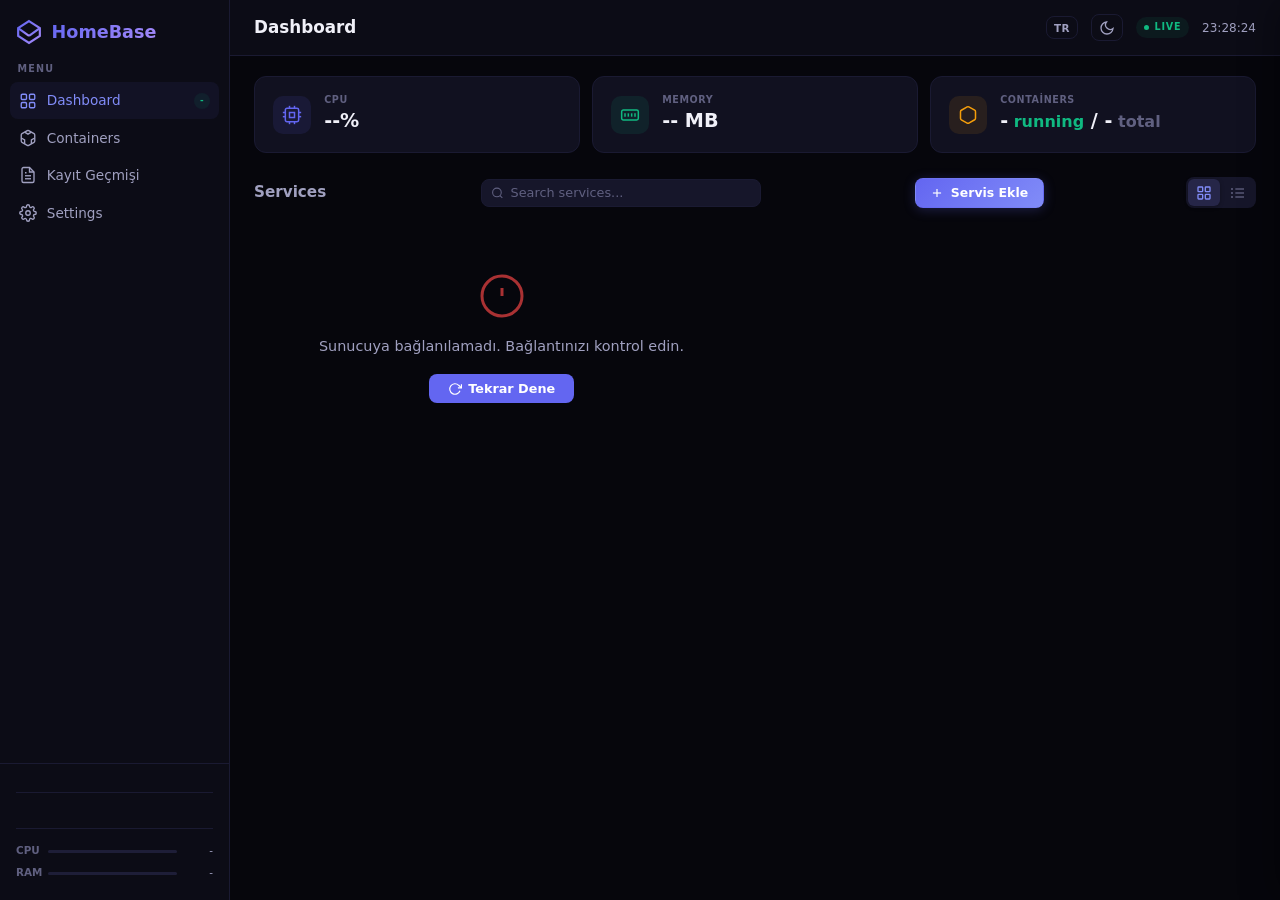
==== src/HomeBase.API/wwwroot/index.html @ 0a19a23f "Restructure project layout into src/ directory Move all application code under src/HomeBase.API/ and" ====
<!DOCTYPE html>
<html lang="tr">
<head>
    <meta charset="UTF-8">
    <meta name="viewport" content="width=device-width, initial-scale=1.0">
    <title>HomeBase</title>
    <link rel="icon" href="data:image/svg+xml,<svg xmlns='http://www.w3.org/2000/svg' viewBox='0 0 100 100'><text y='.9em' font-size='90'>⬡</text></svg>">
    <link rel="stylesheet" href="style.css?v=10">
</head>
<body>
    <div class="app">
        <nav class="sidebar" id="sidebar">
            <div class="sidebar-header">
                <div class="logo">
                    <svg width="26" height="26" viewBox="0 0 24 24" fill="none" stroke="url(#lg)" stroke-width="2">
                        <defs><linearGradient id="lg" x1="0%" y1="0%" x2="100%" y2="100%"><stop offset="0%" stop-color="#6366f1"/><stop offset="100%" stop-color="#a78bfa"/></linearGradient></defs>
                        <polygon points="12 2 22 8.5 22 15.5 12 22 2 15.5 2 8.5 12 2"/>
                        <line x1="12" y1="22" x2="12" y2="15.5"/><line x1="22" y1="8.5" x2="12" y2="15.5"/><line x1="2" y1="8.5" x2="12" y2="15.5"/>
                    </svg>
                    <span class="logo-text">HomeBase</span>
                </div>
            </div>
            <div class="nav-group">
                <span class="nav-label" data-i18n="nav.menu">MENU</span>
                <a class="nav-link active" data-view="dashboard">
                    <svg width="18" height="18" viewBox="0 0 24 24" fill="none" stroke="currentColor" stroke-width="1.8"><rect x="3" y="3" width="7" height="7" rx="1.5"/><rect x="14" y="3" width="7" height="7" rx="1.5"/><rect x="3" y="14" width="7" height="7" rx="1.5"/><rect x="14" y="14" width="7" height="7" rx="1.5"/></svg>
                    <span data-i18n="nav.dashboard">Dashboard</span>
                    <span class="nav-badge" id="navSvcCount">-</span>
                </a>
                <a class="nav-link" data-view="containers">
                    <svg width="18" height="18" viewBox="0 0 24 24" fill="none" stroke="currentColor" stroke-width="1.8"><path d="M21 16V8a2 2 0 00-1-1.73l-7-4a2 2 0 00-2 0l-7 4A2 2 0 003 8v8a2 2 0 001 1.73l7 4a2 2 0 002 0l7-4A2 2 0 0021 16z"/><polyline points="7.5 4.21 12 6.81 16.5 4.21"/><polyline points="7.5 19.79 7.5 14.6 3 12"/><polyline points="21 12 16.5 14.6 16.5 19.79"/></svg>
                    <span data-i18n="nav.containers">Containers</span>
                </a>
                <a class="nav-link" data-view="auditlog">
                    <svg width="18" height="18" viewBox="0 0 24 24" fill="none" stroke="currentColor" stroke-width="1.8"><path d="M14 2H6a2 2 0 00-2 2v16a2 2 0 002 2h12a2 2 0 002-2V8z"/><polyline points="14 2 14 8 20 8"/><line x1="16" y1="13" x2="8" y2="13"/><line x1="16" y1="17" x2="8" y2="17"/><polyline points="10 9 9 9 8 9"/></svg>
                    <span data-i18n="nav.auditlog">Kayıt Geçmişi</span>
                </a>
                <a class="nav-link" data-view="settings">
                    <svg width="18" height="18" viewBox="0 0 24 24" fill="none" stroke="currentColor" stroke-width="1.8"><circle cx="12" cy="12" r="3"/><path d="M19.4 15a1.65 1.65 0 00.33 1.82l.06.06a2 2 0 010 2.83 2 2 0 01-2.83 0l-.06-.06a1.65 1.65 0 00-1.82-.33 1.65 1.65 0 00-1 1.51V21a2 2 0 01-4 0v-.09A1.65 1.65 0 009 19.4a1.65 1.65 0 00-1.82.33l-.06.06a2 2 0 01-2.83-2.83l.06-.06A1.65 1.65 0 004.68 15a1.65 1.65 0 00-1.51-1H3a2 2 0 010-4h.09A1.65 1.65 0 004.6 9a1.65 1.65 0 00-.33-1.82l-.06-.06a2 2 0 012.83-2.83l.06.06A1.65 1.65 0 009 4.68a1.65 1.65 0 001-1.51V3a2 2 0 014 0v.09a1.65 1.65 0 001 1.51 1.65 1.65 0 001.82-.33l.06-.06a2 2 0 012.83 2.83l-.06.06A1.65 1.65 0 0019.4 9a1.65 1.65 0 001.51 1H21a2 2 0 010 4h-.09a1.65 1.65 0 00-1.51 1z"/></svg>
                    <span data-i18n="nav.settings">Settings</span>
                </a>
            </div>
            <div class="sidebar-footer">
                <div class="sys-brief">
                    <div id="diskBars"></div>
                    <div class="brief-sep"></div>
                    <div class="sidebar-ctr-count" id="sidebarCtrCount"></div>
                    <div class="sidebar-net" id="sidebarNet"></div>
                    <div class="brief-sep"></div>
                    <div class="brief-row"><span>CPU</span><div class="brief-bar"><div class="brief-fill" id="sidebarCpu"></div></div><span id="sidebarCpuText">-</span></div>
                    <div class="brief-row"><span>RAM</span><div class="brief-bar"><div class="brief-fill" id="sidebarMem"></div></div><span id="sidebarMemText">-</span></div>
                    <div id="sidebarGpu"></div>
                </div>
            </div>
        </nav>

        <main class="main">
            <header class="topbar">
                <button class="hamburger" id="hamburger">
                    <svg width="20" height="20" viewBox="0 0 24 24" fill="none" stroke="currentColor" stroke-width="2"><line x1="3" y1="6" x2="21" y2="6"/><line x1="3" y1="12" x2="21" y2="12"/><line x1="3" y1="18" x2="21" y2="18"/></svg>
                </button>
                <h1 id="pageTitle">Dashboard</h1>
                <div class="topbar-right">
                    <button class="lang-toggle" id="langToggle" onclick="setLang(currentLang==='tr'?'en':'tr')">TR</button>
                    <button class="theme-toggle" id="themeToggle" data-i18n-title="topbar.theme" title="Tema Değiştir">
                        <svg id="themeIcon" width="16" height="16" viewBox="0 0 24 24" fill="none" stroke="currentColor" stroke-width="2"><path d="M21 12.79A9 9 0 1111.21 3 7 7 0 0021 12.79z"/></svg>
                    </button>
                    <div class="live-pill"><span class="live-dot"></span>LIVE</div>
                    <span class="clock" id="clock">--:--:--</span>
                </div>
            </header>

            <!-- Dashboard -->
            <section id="dashboardView" class="view active">
                <div class="stats-row" id="statsRow">
                    <div class="stat-card" data-chart="cpu">
                        <div class="stat-icon si-cpu"><svg width="20" height="20" viewBox="0 0 24 24" fill="none" stroke="currentColor" stroke-width="1.8"><rect x="4" y="4" width="16" height="16" rx="2"/><rect x="9" y="9" width="6" height="6"/><line x1="9" y1="1" x2="9" y2="4"/><line x1="15" y1="1" x2="15" y2="4"/><line x1="9" y1="20" x2="9" y2="23"/><line x1="15" y1="20" x2="15" y2="23"/><line x1="20" y1="9" x2="23" y2="9"/><line x1="20" y1="14" x2="23" y2="14"/><line x1="1" y1="9" x2="4" y2="9"/><line x1="1" y1="14" x2="4" y2="14"/></svg></div>
                        <div class="stat-body"><span class="stat-lbl">CPU</span><span class="stat-val" id="totalCpu">--%</span></div>
                        <div class="mini-chart" id="cpuChart"></div>
                    </div>
                    <div class="stat-card" data-chart="mem">
                        <div class="stat-icon si-mem"><svg width="20" height="20" viewBox="0 0 24 24" fill="none" stroke="currentColor" stroke-width="1.8"><rect x="2" y="6" width="20" height="12" rx="2"/><line x1="6" y1="10" x2="6" y2="14"/><line x1="10" y1="10" x2="10" y2="14"/><line x1="14" y1="10" x2="14" y2="14"/><line x1="18" y1="10" x2="18" y2="14"/></svg></div>
                        <div class="stat-body"><span class="stat-lbl">Memory</span><span class="stat-val" id="totalMem">-- MB</span></div>
                        <div class="mini-chart" id="memChart"></div>
                    </div>
                    <div class="stat-card">
                        <div class="stat-icon si-ctr"><svg width="20" height="20" viewBox="0 0 24 24" fill="none" stroke="currentColor" stroke-width="1.8"><path d="M21 16V8a2 2 0 00-1-1.73l-7-4a2 2 0 00-2 0l-7 4A2 2 0 003 8v8a2 2 0 001 1.73l7 4a2 2 0 002 0l7-4A2 2 0 0021 16z"/></svg></div>
                        <div class="stat-body"><span class="stat-lbl">Containers</span><span class="stat-val"><span id="runCount">-</span><small class="txt-green"> running</small> / <span id="stopCount">-</span><small class="txt-muted"> total</small></span></div>
                    </div>
                </div>

                <div class="section-bar">
                    <h2>Services</h2>
                    <!-- Services header not i18n'd — "Services" is universal -->
                    <div class="search-box">
                        <svg width="14" height="14" viewBox="0 0 24 24" fill="none" stroke="currentColor" stroke-width="2"><circle cx="11" cy="11" r="8"/><line x1="21" y1="21" x2="16.65" y2="16.65"/></svg>
                        <input type="text" id="searchInput" data-i18n-placeholder="search.placeholder" placeholder="Search services..." autocomplete="off">
                    </div>

                    <button class="section-btn primary" onclick="openOnboardingWizard()" title="Add Service (N)">
                        <svg width="14" height="14" viewBox="0 0 24 24" fill="none" stroke="currentColor" stroke-width="2"><line x1="12" y1="5" x2="12" y2="19"/><line x1="5" y1="12" x2="19" y2="12"/></svg>
                        <span data-i18n="misc.addService">Servis Ekle</span>
                    </button>
                    <div class="view-toggle" id="viewToggle">
                        <button class="vt-btn active" data-mode="grid" title="Card View">
                            <svg width="16" height="16" viewBox="0 0 24 24" fill="none" stroke="currentColor" stroke-width="2"><rect x="3" y="3" width="7" height="7" rx="1"/><rect x="14" y="3" width="7" height="7" rx="1"/><rect x="3" y="14" width="7" height="7" rx="1"/><rect x="14" y="14" width="7" height="7" rx="1"/></svg>
                        </button>
                        <button class="vt-btn" data-mode="list" title="List View">
                            <svg width="16" height="16" viewBox="0 0 24 24" fill="none" stroke="currentColor" stroke-width="2"><line x1="8" y1="6" x2="21" y2="6"/><line x1="8" y1="12" x2="21" y2="12"/><line x1="8" y1="18" x2="21" y2="18"/><line x1="3" y1="6" x2="3.01" y2="6" stroke-width="3" stroke-linecap="round"/><line x1="3" y1="12" x2="3.01" y2="12" stroke-width="3" stroke-linecap="round"/><line x1="3" y1="18" x2="3.01" y2="18" stroke-width="3" stroke-linecap="round"/></svg>
                        </button>
                    </div>
                </div>
                <div id="servicesGrid" class="svc-grid"></div>
            </section>

            <!-- Containers -->
            <section id="containersView" class="view">
                <div class="section-bar"><h2 data-i18n="containers.title">All Containers</h2></div>
                <div class="tbl-wrap">
                    <table class="tbl">
                        <thead><tr><th style="width:28px"></th><th>Status</th><th>Name</th><th>Image</th><th>State</th><th>CPU</th><th>Memory</th><th>Ports</th><th>Actions</th></tr></thead>
                        <tbody id="containersBody"></tbody>
                    </table>
                </div>
            </section>

            <!-- Audit Log -->
            <section id="auditlogView" class="view">
                <div class="section-bar"><h2 data-i18n="audit.title">Kayıt Geçmişi</h2></div>
                <div class="audit-filters">
                    <select id="auditAction">
                        <option value="" data-i18n="audit.allActions">Tüm İşlemler</option>
                        <option value="start">Start</option>
                        <option value="stop">Stop</option>
                        <option value="restart">Restart</option>
                        <option value="env_change">Env Change</option>
                        <option value="service_create">Service Create</option>
                        <option value="service_update">Service Update</option>
                        <option value="service_delete">Service Delete</option>
                        <option value="firewall">Firewall</option>
                        <option value="service_auto_discover">Auto Discover</option>
                        <option value="setting_change">Setting Change</option>
                    </select>
                    <input type="date" id="auditFrom" title="Başlangıç tarihi">
                    <input type="date" id="auditTo" title="Bitiş tarihi">
                    <div class="search-box" style="margin:0;max-width:220px">
                        <svg width="14" height="14" viewBox="0 0 24 24" fill="none" stroke="currentColor" stroke-width="2"><circle cx="11" cy="11" r="8"/><line x1="21" y1="21" x2="16.65" y2="16.65"/></svg>
                        <input type="text" id="auditSearch" placeholder="Ara..." autocomplete="off">
                    </div>
                </div>
                <div class="tbl-wrap" id="auditTableWrap">
                    <table class="tbl">
                        <thead><tr><th data-i18n="audit.time">Zaman</th><th data-i18n="audit.action">İşlem</th><th data-i18n="audit.target">Hedef</th><th data-i18n="audit.detail">Detay</th></tr></thead>
                        <tbody id="auditBody"></tbody>
                    </table>
                </div>
                <div class="pagination" id="auditPagination"></div>
            </section>

            <!-- Settings -->
            <section id="settingsView" class="view">
                <div class="section-bar"><h2 data-i18n="settings.title">HomeBase Ayarları</h2></div>
                <div class="settings-search-wrap" style="display:flex;align-items:center;gap:.5rem">
                    <div class="search-box settings-search" style="flex:1">
                        <svg width="14" height="14" viewBox="0 0 24 24" fill="none" stroke="currentColor" stroke-width="2"><circle cx="11" cy="11" r="8"/><line x1="21" y1="21" x2="16.65" y2="16.65"/></svg>
                        <input type="text" id="settingsSearchInput" data-i18n-placeholder="settings.searchPlaceholder" placeholder="Ayar ara..." autocomplete="off">
                    </div>
                    <button id="syncServicesBtn" class="btn-secondary" style="white-space:nowrap;padding:.4rem .8rem;font-size:.75rem;border-radius:6px" title="Sync service compose definitions to database">
                        <svg width="14" height="14" viewBox="0 0 24 24" fill="none" stroke="currentColor" stroke-width="2"><polyline points="23 4 23 10 17 10"/><polyline points="1 20 1 14 7 14"/><path d="M3.51 9a9 9 0 0114.85-3.36L23 10M1 14l4.64 4.36A9 9 0 0020.49 15"/></svg>
                        Sync Services
                    </button>
                </div>
                <div id="envSections"></div>
            </section>
        </main>
    </div>

    <!-- Toast Container -->
    <div class="toast-container" id="toastContainer"></div>

    <!-- Logs Panel -->
    <div class="logs-panel" id="logsPanel">
        <div class="logs-toolbar">
            <h3 id="logsPanelTitle" data-i18n="logs.title">Container Logs</h3>
            <select id="logsLines">
                <option value="100">100 lines</option>
                <option value="200" selected>200 lines</option>
                <option value="500">500 lines</option>
                <option value="1000">1000 lines</option>
            </select>
            <label class="logs-auto-label">
                <input type="checkbox" id="logsAutoScroll" checked> <span data-i18n="logs.autoScroll">Auto-scroll</span>
            </label>
            <button id="logsRefreshBtn" data-i18n-title="logs.refresh" title="Refresh">
                <svg width="14" height="14" viewBox="0 0 24 24" fill="none" stroke="currentColor" stroke-width="2"><polyline points="23 4 23 10 17 10"/><path d="M20.49 15a9 9 0 11-2.12-9.36L23 10"/></svg>
            </button>
            <button class="logs-close" id="logsCloseBtn" data-i18n-title="logs.close" title="Close">
                <svg width="18" height="18" viewBox="0 0 24 24" fill="none" stroke="currentColor" stroke-width="2"><line x1="18" y1="6" x2="6" y2="18"/><line x1="6" y1="6" x2="18" y2="18"/></svg>
            </button>
        </div>
        <div class="logs-body" id="logsBody">Loading logs...</div>
    </div>

    <script src="app.js?v=10"></script>
</body>
</html>
---- src/HomeBase.API/wwwroot/style.css ----
:root {
    --bg-0: #06060c;
    --bg-1: #0c0c16;
    --bg-2: #111120;
    --bg-3: #16162a;
    --bg-4: #1e1e38;
    --bg-5: #262648;
    --border: #1a1a32;
    --border-l: #282850;
    --text: #f0f0f8;
    --text-d: #a0a0c0;
    --text-m: #606080;
    --accent: #6366f1;
    --accent-l: #818cf8;
    --accent-bg: rgba(99,102,241,.07);
    --green: #10b981;
    --green-bg: rgba(16,185,129,.08);
    --red: #ef4444;
    --red-bg: rgba(239,68,68,.08);
    --yellow: #f59e0b;
    --yellow-bg: rgba(245,158,11,.08);
    --sidebar: 230px;
    --topbar: 56px;
    --r: 12px;
    --rs: 8px;
    --transition: .2s cubic-bezier(.4,0,.2,1);
}

/* ═══ Light Theme ═══ */
[data-theme="light"] {
    --bg-0: #f0ede8;
    --bg-1: #f7f5f1;
    --bg-2: #faf8f5;
    --bg-3: #ece9e3;
    --bg-4: #e0ddd6;
    --bg-5: #d0cdc5;
    --border: #c8c4ba;
    --border-l: #b8b4aa;
    --text: #2c2c3a;
    --text-d: #4a4a5e;
    --text-m: #7a7a8e;
}

*,*::before,*::after{margin:0;padding:0;box-sizing:border-box}

body {
    font-family: 'Segoe UI', system-ui, -apple-system, sans-serif;
    background: var(--bg-0);
    color: var(--text);
    line-height: 1.5;
    -webkit-font-smoothing: antialiased;
}

.txt-green{color:var(--green)} .txt-muted{color:var(--text-m)}

/* ═══ Layout ═══ */
.app{display:flex;min-height:100vh}
.main{flex:1;margin-left:var(--sidebar);display:flex;flex-direction:column}

/* ═══ Sidebar ═══ */
.sidebar{width:var(--sidebar);background:var(--bg-1);border-right:1px solid var(--border);position:fixed;top:0;left:0;bottom:0;display:flex;flex-direction:column;z-index:200;transition:transform .25s ease}
.sidebar-header{padding:1.2rem 1rem .5rem}
.logo{display:flex;align-items:center;gap:.6rem}
.logo-text{font-size:1.1rem;font-weight:700;background:linear-gradient(135deg,#6366f1,#a78bfa);-webkit-background-clip:text;-webkit-text-fill-color:transparent}
.nav-group{padding:.5rem .6rem;flex:1}
.nav-label{display:block;font-size:.6rem;font-weight:700;text-transform:uppercase;letter-spacing:.12em;color:var(--text-m);padding:0 .5rem;margin-bottom:.4rem}
.nav-link{display:flex;align-items:center;gap:.6rem;padding:.5rem .6rem;border-radius:var(--rs);color:var(--text-d);text-decoration:none;font-size:.85rem;font-weight:500;cursor:pointer;transition:all .15s;margin-bottom:1px}
.nav-link:hover{background:var(--bg-3);color:var(--text)}
.nav-link.active{background:var(--accent-bg);color:var(--accent-l)}
.sidebar-footer{padding:.8rem 1rem;border-top:1px solid var(--border)}
.sys-brief{display:flex;flex-direction:column;gap:.4rem}
.brief-row{display:flex;align-items:center;gap:.4rem;font-size:.65rem;color:var(--text-m)}
.brief-row span:first-child{width:26px;font-weight:700}
.brief-row span:last-child{width:30px;text-align:right;font-variant-numeric:tabular-nums;color:var(--text-d)}
.brief-bar{flex:1;height:3px;background:var(--bg-4);border-radius:2px;overflow:hidden}
.brief-fill{height:100%;border-radius:2px;background:var(--accent);transition:width .8s ease;width:0%}
.brief-sep{height:1px;background:var(--border);margin:.5rem 0}
.disk-label{font-size:.55rem;color:var(--text-m);margin-bottom:.15rem;display:flex;justify-content:space-between}
.disk-label span:last-child{color:var(--text-d);font-variant-numeric:tabular-nums}
.sidebar-net{font-size:.6rem;color:var(--text-m);display:flex;align-items:center;gap:.4rem;padding:0 .1rem}
.sidebar-net svg{flex-shrink:0}
.sidebar-net span{font-variant-numeric:tabular-nums;color:var(--text-d)}
.sidebar-ctr-count{font-size:.6rem;color:var(--text-m);display:flex;align-items:center;gap:.4rem;padding:0 .1rem}
.sidebar-ctr-count .ctr-num{color:var(--green);font-weight:700}
.sidebar-gpu-detail{font-size:.55rem;color:var(--text-m);padding:0 .1rem .15rem;font-variant-numeric:tabular-nums}

/* ═══ Topbar ═══ */
.topbar{height:var(--topbar);background:var(--bg-1);border-bottom:1px solid var(--border);display:flex;align-items:center;padding:0 1.5rem;position:sticky;top:0;z-index:100;gap:1rem}
.topbar h1{flex:1;font-size:1.05rem;font-weight:600}
.hamburger{display:none;background:none;border:none;color:var(--text);cursor:pointer;padding:2px}
.topbar-right{display:flex;align-items:center;gap:.8rem}
.live-pill{display:flex;align-items:center;gap:.35rem;font-size:.6rem;font-weight:700;letter-spacing:.08em;color:var(--green);background:var(--green-bg);padding:.2rem .5rem;border-radius:20px}
.live-dot{width:5px;height:5px;border-radius:50%;background:var(--green);animation:blink 2s ease infinite}
@keyframes blink{0%,100%{opacity:1}50%{opacity:.3}}
.clock{font-size:.75rem;font-weight:500;font-variant-numeric:tabular-nums;color:var(--text-d)}

/* Theme Toggle */
.theme-toggle{background:none;border:1px solid var(--border);border-radius:var(--rs);padding:.3rem .45rem;cursor:pointer;color:var(--text-d);display:flex;align-items:center;justify-content:center;transition:all .15s}
.theme-toggle:hover{background:var(--bg-3);color:var(--text);border-color:var(--border-l)}

/* ═══ Views ═══ */
.view{display:none;padding:1.25rem 1.5rem 2rem;animation:fadeIn .25s ease}
.view.active{display:block}
@keyframes fadeIn{from{opacity:0;transform:translateY(6px)}to{opacity:1;transform:translateY(0)}}

/* ═══ Section Bar ═══ */
.section-bar{display:flex;align-items:center;justify-content:space-between;margin-bottom:1rem;gap:.75rem}
.section-bar h2{font-size:.95rem;font-weight:600;color:var(--text-d)}

/* ═══ View Toggle ═══ */
.search-box{display:flex;align-items:center;gap:.4rem;background:var(--bg-3);border:1px solid var(--border);border-radius:var(--rs);padding:.35rem .6rem;color:var(--text-m);transition:border-color .15s;flex:1;max-width:280px;margin:0 .75rem}
.search-box:focus-within{border-color:var(--accent)}
.search-box input{background:none;border:none;outline:none;color:var(--text);font-size:.8rem;width:100%;font-family:inherit}
.search-box input::placeholder{color:var(--text-m)}
.view-toggle{display:flex;background:var(--bg-3);border-radius:var(--rs);padding:2px;gap:2px}
.vt-btn{background:none;border:none;color:var(--text-m);cursor:pointer;padding:.35rem .5rem;border-radius:6px;display:flex;align-items:center;justify-content:center;transition:all .15s}
.vt-btn:hover{color:var(--text-d)}
.vt-btn.active{background:var(--bg-5);color:var(--accent-l);box-shadow:0 1px 4px rgba(0,0,0,.3)}

/* ═══ Stat Cards ═══ */
.stats-row{display:grid;grid-template-columns:repeat(auto-fit,minmax(240px,1fr));gap:.75rem;margin-bottom:1.5rem}
.stat-card{background:var(--bg-2);border:1px solid var(--border);border-radius:var(--r);padding:1rem 1.1rem;display:flex;align-items:center;gap:.85rem;transition:border-color var(--transition);cursor:pointer;position:relative}
.stat-card:hover{border-color:var(--border-l)}
.stat-icon{width:38px;height:38px;border-radius:10px;display:flex;align-items:center;justify-content:center;flex-shrink:0}
.si-cpu{background:rgba(99,102,241,.1);color:var(--accent)}
.si-mem{background:rgba(16,185,129,.1);color:var(--green)}
.si-ctr{background:rgba(245,158,11,.1);color:var(--yellow)}
.stat-body{flex:1;min-width:0}
.stat-lbl{display:block;font-size:.6rem;font-weight:700;text-transform:uppercase;letter-spacing:.06em;color:var(--text-m)}
.stat-val{font-size:1.2rem;font-weight:700;font-variant-numeric:tabular-nums}
.mini-chart{width:72px;height:32px;flex-shrink:0}
.mini-chart svg{display:block}

/* Expanded chart overlay */
.chart-expanded{position:fixed;top:0;left:0;right:0;bottom:0;background:rgba(0,0,0,.6);backdrop-filter:blur(4px);z-index:9000;display:flex;align-items:center;justify-content:center;animation:fadeIn .2s ease}
.chart-expanded-inner{background:var(--bg-2);border:1px solid var(--border);border-radius:var(--r);padding:1.5rem;width:90%;max-width:700px}
.chart-expanded-header{display:flex;align-items:center;justify-content:space-between;margin-bottom:1rem}
.chart-expanded-header h3{font-size:1rem;font-weight:600}
.chart-expanded-close{background:none;border:none;color:var(--text-m);cursor:pointer;padding:4px}
.chart-expanded-close:hover{color:var(--text)}
.chart-expanded-body{height:250px;position:relative}
.chart-expanded-body svg{display:block;width:100%;height:100%}
.chart-tooltip{position:absolute;background:var(--bg-3);border:1px solid var(--border);border-radius:6px;padding:.3rem .6rem;font-size:.75rem;font-weight:600;color:var(--text);pointer-events:none;white-space:nowrap;z-index:10;transform:translate(-50%,-100%);margin-top:-8px}

/* ═══ Services Grid ═══ */
.svc-grid{display:grid;grid-template-columns:repeat(auto-fill,minmax(330px,1fr));gap:.75rem;transition:all .3s}
.svc-grid.list-mode{grid-template-columns:1fr}

/* ─ Card ─ */
.svc-card{background:var(--bg-2);border:1px solid var(--border);border-radius:var(--r);display:flex;flex-direction:column;transition:all var(--transition);overflow:hidden;position:relative}
.svc-card:hover{border-color:var(--border-l);transform:translateY(-1px);box-shadow:0 8px 32px rgba(0,0,0,.3)}
.svc-card.stopped{opacity:.45}
.svc-card.stopped:hover{opacity:.65}
.svc-accent{height:3px}
.svc-body{padding:1.1rem 1.25rem;display:flex;align-items:flex-start;gap:.85rem;text-decoration:none;color:inherit;cursor:pointer}
.svc-logo{width:42px;height:42px;border-radius:10px;object-fit:contain;flex-shrink:0;background:var(--bg-3);padding:5px}
.svc-info{flex:1;min-width:0}
.svc-head{display:flex;align-items:center;justify-content:space-between;margin-bottom:.2rem}
.svc-name{font-size:.95rem;font-weight:600;white-space:nowrap;overflow:hidden;text-overflow:ellipsis}
.badge{display:inline-flex;align-items:center;gap:.3rem;font-size:.55rem;font-weight:700;text-transform:uppercase;letter-spacing:.06em;padding:.15rem .45rem;border-radius:20px}
.badge.up{background:var(--green-bg);color:var(--green)}
.badge.down{background:var(--red-bg);color:var(--red)}
.badge-dot{width:4px;height:4px;border-radius:50%;background:currentColor}
.svc-desc{font-size:.75rem;color:var(--text-m);line-height:1.4;margin-bottom:.6rem;display:-webkit-box;-webkit-line-clamp:2;-webkit-box-orient:vertical;overflow:hidden}
.svc-metrics{display:flex;gap:1rem;padding-top:.6rem;border-top:1px solid var(--border)}
.metric{display:flex;flex-direction:column;gap:1px}
.metric-lbl{font-size:.55rem;font-weight:700;text-transform:uppercase;letter-spacing:.07em;color:var(--text-m)}
.metric-val{font-size:.8rem;font-weight:600;font-variant-numeric:tabular-nums;display:flex;align-items:center;gap:.35rem}
.bar{width:44px;height:3px;background:var(--bg-4);border-radius:2px;overflow:hidden;display:inline-block;vertical-align:middle}
.bar-fill{height:100%;border-radius:2px;transition:width .5s ease}
.bar-fill.lo{background:var(--green)}.bar-fill.mi{background:var(--yellow)}.bar-fill.hi{background:var(--red)}

/* ─ Service Settings Chips ─ */
.svc-settings{display:flex;flex-wrap:wrap;gap:4px;padding-top:.5rem;margin-top:.5rem;border-top:1px solid var(--border)}
.svc-setting-chip{display:inline-flex;align-items:center;gap:.25rem;background:var(--bg-3);border:1px solid var(--border);border-radius:4px;padding:.15rem .4rem;font-size:.6rem;line-height:1.3;max-width:100%;overflow:hidden}
.ssc-label{color:var(--text-m);font-weight:600;white-space:nowrap}
.ssc-value{color:var(--accent-l);font-weight:700;font-family:'Consolas','Courier New',monospace;white-space:nowrap;overflow:hidden;text-overflow:ellipsis}

.svc-foot{display:flex;align-items:center;justify-content:space-between;padding:.45rem 1.25rem;border-top:1px solid var(--border);background:rgba(0,0,0,.15)}
.idle-tag{font-size:.55rem;font-weight:700;padding:.1rem .35rem;border-radius:4px}
.idle-tag.active{background:var(--green-bg);color:var(--green)}
.idle-tag.idle{background:var(--yellow-bg);color:var(--yellow)}
.toggle-area{display:flex;align-items:center;gap:.4rem}
.toggle-lbl{font-size:.65rem;color:var(--text-m)}
.toggle{position:relative;width:32px;height:18px;background:var(--bg-4);border-radius:9px;cursor:pointer;transition:background .2s;border:none;padding:0}
.toggle.on{background:var(--green)}
.toggle.busy{pointer-events:none;animation:togglePulse 1s ease infinite}
@keyframes togglePulse{0%,100%{opacity:1}50%{opacity:.35}}

/* Transition badge */
.badge.transition{background:var(--yellow-bg);color:var(--yellow);gap:.35rem}
.spinner{width:8px;height:8px;border:1.5px solid var(--yellow);border-top-color:transparent;border-radius:50%;display:inline-block;animation:spin .7s linear infinite}
@keyframes spin{to{transform:rotate(360deg)}}

/* Busy card */
.svc-card.busy{opacity:.7;border-color:var(--yellow);border-style:solid}
.svc-card.busy .svc-accent{background:var(--yellow) !important}
.toggle::after{content:'';position:absolute;top:2px;left:2px;width:14px;height:14px;border-radius:50%;background:#fff;transition:transform .2s}
.toggle.on::after{transform:translateX(14px)}

/* ─ Card footer action buttons (single source) ─ */
.svc-foot-actions{display:flex;gap:4px;opacity:0;transition:opacity .15s}
.svc-card:hover .svc-foot-actions{opacity:1}
.svc-grid.list-mode .svc-foot-actions{opacity:1}
.svc-action-btn{width:28px;height:28px;border-radius:6px;border:1px solid var(--border);background:var(--bg-2);color:var(--text-m);cursor:pointer;display:flex;align-items:center;justify-content:center;transition:all .15s}
.svc-action-btn:hover{background:var(--bg-4);color:var(--text);border-color:var(--border-l)}
.svc-action-btn.danger:hover{background:var(--red-bg);color:var(--red);border-color:var(--red)}

/* ─ List Mode Overrides ─ */
.svc-grid.list-mode .svc-card{flex-direction:row;align-items:center}
.svc-grid.list-mode .svc-accent{width:3px;height:auto;min-height:100%;align-self:stretch}
.svc-grid.list-mode .svc-body{flex:1;padding:.7rem 1rem;align-items:center}
.svc-grid.list-mode .svc-logo{width:34px;height:34px;padding:4px}
.svc-grid.list-mode .svc-info{display:flex;align-items:center;gap:1rem}
.svc-grid.list-mode .svc-head{margin-bottom:0;flex-shrink:0;min-width:160px}
.svc-grid.list-mode .svc-desc{display:none}
.svc-grid.list-mode .svc-metrics{border-top:none;padding-top:0;flex:1}
.svc-grid.list-mode .svc-foot{border-top:none;border-left:1px solid var(--border);padding:.7rem 1rem;background:transparent;flex-shrink:0}
.svc-grid.list-mode .svc-foot{gap:.5rem;align-items:center}

/* ═══ Containers Table ═══ */
.tbl-wrap{background:var(--bg-2);border:1px solid var(--border);border-radius:var(--r);overflow-x:auto}
.tbl{width:100%;border-collapse:collapse;font-size:.8rem}
.tbl th{text-align:left;padding:.6rem .8rem;font-size:.6rem;font-weight:700;text-transform:uppercase;letter-spacing:.08em;color:var(--text-m);border-bottom:1px solid var(--border);background:var(--bg-3)}
.tbl td{padding:.6rem .8rem;border-bottom:1px solid var(--border);white-space:nowrap}
.tbl tr:last-child td{border-bottom:none}
.tbl tr:hover td{background:var(--bg-3)}
.dot{width:7px;height:7px;border-radius:50%;display:inline-block}
.dot.running{background:var(--green);box-shadow:0 0 6px rgba(16,185,129,.4)}
.dot.exited{background:var(--red)}
.dot.paused{background:var(--yellow)}
.ctr-name{font-weight:600}
.ctr-img{color:var(--text-m);max-width:220px;overflow:hidden;text-overflow:ellipsis}
.port-chip{display:inline-block;font-size:.65rem;font-weight:600;padding:.1rem .4rem;background:var(--accent-bg);color:var(--accent-l);border-radius:4px;margin-right:.2rem;font-variant-numeric:tabular-nums}
.log-btn{background:none;border:1px solid var(--border);border-radius:6px;padding:.25rem .5rem;font-size:.72rem;font-weight:600;color:var(--text-m);cursor:pointer;transition:all .15s}
.log-btn:hover{background:var(--bg-4);color:var(--text);border-color:var(--border-l)}

/* ═══ Toast Notifications ═══ */
.toast-container{position:fixed;bottom:1.5rem;right:1.5rem;z-index:99999;display:flex;flex-direction:column;gap:.5rem;pointer-events:none}
.toast{pointer-events:auto;background:var(--bg-2);border:1px solid var(--border);border-radius:var(--rs);padding:.7rem 1rem;font-size:.8rem;color:var(--text);display:flex;align-items:center;gap:.6rem;min-width:260px;max-width:400px;box-shadow:0 8px 32px rgba(0,0,0,.4);animation:toastIn .3s ease;border-left:3px solid var(--accent)}
.toast.success{border-left-color:var(--green)}
.toast.error{border-left-color:var(--red)}
.toast.warning{border-left-color:var(--yellow)}
.toast.info{border-left-color:var(--accent)}
.toast-icon{flex-shrink:0;width:18px;height:18px}
.toast-msg{flex:1;line-height:1.4}
.toast-close{background:none;border:none;color:var(--text-m);cursor:pointer;padding:2px;flex-shrink:0}
.toast-close:hover{color:var(--text)}
.toast.removing{animation:toastOut .3s ease forwards}
@keyframes toastIn{from{opacity:0;transform:translateX(40px)}to{opacity:1;transform:translateX(0)}}
@keyframes toastOut{from{opacity:1;transform:translateX(0)}to{opacity:0;transform:translateX(40px)}}

/* ═══ Skeleton Loading ═══ */
.skeleton{background:var(--bg-3);border-radius:var(--rs);position:relative;overflow:hidden}
.skeleton::after{content:'';position:absolute;top:0;left:0;right:0;bottom:0;background:linear-gradient(90deg,transparent,rgba(255,255,255,.04),transparent);animation:shimmer 1.5s infinite}
@keyframes shimmer{0%{transform:translateX(-100%)}100%{transform:translateX(100%)}}
.skeleton-card{background:var(--bg-2);border:1px solid var(--border);border-radius:var(--r);padding:1.1rem 1.25rem;display:flex;flex-direction:column;gap:.8rem;min-height:180px}
.skeleton-card .sk-bar{height:12px;border-radius:4px}
.skeleton-card .sk-bar.w60{width:60%}.skeleton-card .sk-bar.w40{width:40%}.skeleton-card .sk-bar.w80{width:80%}.skeleton-card .sk-bar.w100{width:100%}
.skeleton-card .sk-circle{width:42px;height:42px;border-radius:10px}
.skeleton-card .sk-row{display:flex;align-items:center;gap:.85rem}
.skeleton-row td{padding:.6rem .8rem}
.skeleton-row .sk-cell{height:10px;border-radius:3px;display:inline-block}
.skeleton-stat .sk-val{height:20px;width:60px;border-radius:4px;margin-top:.3rem}
.skeleton-stat .sk-chart{width:72px;height:32px;border-radius:6px}

/* ═══ Error State ═══ */
.error-state{display:flex;flex-direction:column;align-items:center;justify-content:center;padding:3rem 2rem;text-align:center;gap:1rem}
.error-state-icon{width:48px;height:48px;color:var(--red);opacity:.7}
.error-state-msg{font-size:.9rem;color:var(--text-d);max-width:400px;line-height:1.5}
.error-state-retry{background:var(--accent);color:#fff;border:none;border-radius:var(--rs);padding:.45rem 1.2rem;font-size:.8rem;font-weight:600;cursor:pointer;transition:all .15s;font-family:inherit;display:flex;align-items:center;gap:.4rem}
.error-state-retry:hover{background:var(--accent-l)}

/* ═══ Empty State ═══ */
.empty-state{display:flex;flex-direction:column;align-items:center;justify-content:center;padding:3rem 2rem;text-align:center;gap:.8rem}
.empty-state-icon{width:48px;height:48px;color:var(--text-m);opacity:.5}
.empty-state-msg{font-size:.85rem;color:var(--text-m);max-width:360px;line-height:1.5}
.empty-state-action{background:none;border:1px solid var(--border);color:var(--text-d);border-radius:var(--rs);padding:.45rem 1rem;font-size:.8rem;font-weight:600;cursor:pointer;transition:all .15s;font-family:inherit}
.empty-state-action:hover{background:var(--bg-3);border-color:var(--border-l);color:var(--text)}

/* ═══ Modal / Confirm Dialog ═══ */
.modal-overlay{position:fixed;top:0;left:0;right:0;bottom:0;background:rgba(0,0,0,.55);backdrop-filter:blur(8px);z-index:100000;display:flex;align-items:center;justify-content:center;animation:modalBgIn .2s ease}
.modal{background:var(--bg-2);border:1px solid var(--border);border-radius:var(--r);padding:1.5rem;max-width:420px;width:90%;box-shadow:0 16px 48px rgba(0,0,0,.5);animation:modalIn .25s ease}
.modal-danger .modal-confirm{background:var(--red)}
.modal-danger .modal-confirm:hover{background:#dc2626}
.modal h3{font-size:1rem;font-weight:600;margin-bottom:.5rem}
.modal p{font-size:.85rem;color:var(--text-d);line-height:1.5;margin-bottom:1.25rem}
.modal-actions{display:flex;justify-content:space-between;align-items:center;gap:.5rem}
.svc-delete-btn{background:var(--red-bg);color:var(--red);border:1px solid rgba(239,68,68,.3);padding:.45rem 1rem;border-radius:var(--rs);cursor:pointer;font-weight:600;font-size:.8rem;transition:all var(--transition);font-family:inherit}
.svc-delete-btn:hover{background:var(--red);color:#fff}
.modal-cancel,.modal-confirm{border:none;border-radius:var(--rs);padding:.45rem 1rem;font-size:.8rem;font-weight:600;cursor:pointer;transition:all .15s;font-family:inherit}
.modal-cancel{background:var(--bg-4);color:var(--text-d)}
.modal-cancel:hover{background:var(--bg-5);color:var(--text)}
.modal-confirm{background:var(--accent);color:#fff}
.modal-confirm:hover{background:var(--accent-l)}
@keyframes modalBgIn{from{opacity:0}to{opacity:1}}
@keyframes modalIn{from{opacity:0;transform:scale(.95) translateY(10px)}to{opacity:1;transform:scale(1) translateY(0)}}

/* ═══ Service Editor Modal ═══ */
.svc-form{display:flex;flex-direction:column;gap:.75rem}
.svc-form-row{display:flex;flex-direction:column;gap:.25rem}
.svc-form-row label{font-size:.7rem;font-weight:600;text-transform:uppercase;letter-spacing:.05em;color:var(--text-m)}
.svc-form-row input,.svc-form-row select{background:var(--bg-3);border:1px solid var(--border);border-radius:6px;padding:.4rem .6rem;font-size:.8rem;color:var(--text);font-family:inherit;outline:none;transition:border-color .15s}
.svc-form-row input:focus,.svc-form-row select:focus{border-color:var(--accent)}
.svc-form-row input[type="color"]{height:34px;padding:2px;cursor:pointer}
.svc-form-grid{display:grid;grid-template-columns:1fr 1fr;gap:.75rem}
.svc-form-check{display:flex;align-items:center;gap:.5rem;font-size:.8rem;color:var(--text-d)}
.svc-form-check input[type="checkbox"]{accent-color:var(--accent)}
.svc-form-divider{display:flex;align-items:center;gap:.5rem;font-size:.7rem;font-weight:700;text-transform:uppercase;letter-spacing:.08em;color:var(--text-m);padding:.6rem 0 .3rem;border-top:1px solid var(--border);margin-top:.4rem}
.svc-form-divider:first-child{border-top:none;margin-top:0;padding-top:0}
.svc-form-divider svg{flex-shrink:0;opacity:.6}
.svc-form-envkey{font-size:.55rem;font-weight:500;color:var(--text-m);opacity:.7;font-family:'Consolas','Courier New',monospace;margin-left:.3rem}

/* ═══ Logs Panel ═══ */
.logs-panel{position:fixed;top:0;right:0;bottom:0;width:550px;background:var(--bg-1);border-left:1px solid var(--border);z-index:500;display:flex;flex-direction:column;transform:translateX(100%);transition:transform .3s ease;box-shadow:-8px 0 32px rgba(0,0,0,.3)}
.logs-panel.open{transform:translateX(0)}
.logs-toolbar{display:flex;align-items:center;gap:.6rem;padding:.7rem 1rem;border-bottom:1px solid var(--border);background:var(--bg-2)}
.logs-toolbar h3{flex:1;font-size:.9rem;font-weight:600;white-space:nowrap;overflow:hidden;text-overflow:ellipsis}
.logs-toolbar select,.logs-toolbar button{background:var(--bg-3);border:1px solid var(--border);border-radius:6px;padding:.3rem .5rem;font-size:.7rem;color:var(--text-d);cursor:pointer;font-family:inherit;transition:all .15s}
.logs-toolbar select:hover,.logs-toolbar button:hover{background:var(--bg-4);color:var(--text)}
.logs-toolbar .logs-close{background:none;border:none;color:var(--text-m);cursor:pointer;padding:4px}
.logs-toolbar .logs-close:hover{color:var(--text)}
.logs-auto-label{font-size:.65rem;color:var(--text-m);display:flex;align-items:center;gap:.3rem}
.logs-body{flex:1;overflow-y:auto;padding:.5rem;background:var(--bg-0);font-family:'Consolas','Courier New',monospace;font-size:.72rem;line-height:1.6;color:var(--text-d);white-space:pre-wrap;word-break:break-all}

/* ═══ Audit Log Viewer ═══ */
.audit-filters{display:flex;align-items:center;gap:.6rem;margin-bottom:1rem;flex-wrap:wrap}
.audit-filters select,.audit-filters input{background:var(--bg-3);border:1px solid var(--border);border-radius:6px;padding:.35rem .6rem;font-size:.78rem;color:var(--text);font-family:inherit;outline:none;transition:border-color .15s}
.audit-filters select:focus,.audit-filters input:focus{border-color:var(--accent)}
.audit-filters input[type="date"]{color-scheme:dark}
[data-theme="light"] .audit-filters input[type="date"]{color-scheme:light}
.action-badge{display:inline-flex;align-items:center;gap:.25rem;font-size:.6rem;font-weight:700;text-transform:uppercase;letter-spacing:.04em;padding:.15rem .4rem;border-radius:4px}
.action-badge.start,.action-badge.service_create{background:var(--green-bg);color:var(--green)}
.action-badge.stop,.action-badge.service_delete{background:var(--red-bg);color:var(--red)}
.action-badge.restart,.action-badge.env_change{background:var(--yellow-bg);color:var(--yellow)}
.action-badge.setting_change,.action-badge.service_update,.action-badge.firewall{background:var(--accent-bg);color:var(--accent-l)}
.pagination{display:flex;align-items:center;justify-content:space-between;padding:.8rem 0;font-size:.78rem;color:var(--text-m)}
.pagination-info{font-variant-numeric:tabular-nums}
.pagination-btns{display:flex;gap:.3rem}
.pg-btn{background:var(--bg-3);border:1px solid var(--border);border-radius:6px;padding:.3rem .6rem;font-size:.72rem;font-weight:600;color:var(--text-d);cursor:pointer;transition:all .15s;font-family:inherit}
.pg-btn:hover:not(:disabled){background:var(--bg-4);color:var(--text)}
.pg-btn:disabled{opacity:.35;cursor:default}
.pg-btn.active{background:var(--accent-bg);color:var(--accent-l);border-color:var(--accent)}
.audit-detail{max-width:300px;overflow:hidden;text-overflow:ellipsis;white-space:nowrap;color:var(--text-m);font-size:.75rem}


/* ═══ Mobile ═══ */
@media(max-width:1024px){
    .svc-grid{grid-template-columns:repeat(auto-fill,minmax(280px,1fr))}
    .sidebar{width:200px}
    .main{margin-left:200px}
    .chart-expanded-inner{width:95%;max-width:600px}
}

@media(max-width:768px){
    .sidebar{transform:translateX(-100%);width:var(--sidebar)}
    .sidebar.open{transform:translateX(0)}
    .main{margin-left:0}
    .hamburger{display:block}
    .topbar{padding:0 1rem}
    .view{padding:1rem}
    .svc-grid{grid-template-columns:1fr}
    .stats-row{grid-template-columns:1fr}
    .tbl th:nth-child(3),.tbl td:nth-child(3),
    .tbl th:nth-child(4),.tbl td:nth-child(4){display:none}
    .svc-grid.list-mode .svc-info{flex-direction:column;align-items:flex-start;gap:.2rem}
    .svc-grid.list-mode .svc-metrics{display:none}
    .logs-panel{width:100%}
    .modal{max-width:95%}
    .chart-expanded-inner{width:95%;padding:1rem}
    .audit-filters{flex-direction:column;align-items:stretch}
    /* Audit table → card layout on mobile */
    .audit-mobile .tbl thead{display:none}
    .audit-mobile .tbl tr{display:flex;flex-direction:column;padding:.6rem .8rem;border-bottom:1px solid var(--border)}
    .audit-mobile .tbl td{border-bottom:none;padding:.15rem 0;white-space:normal}
    .audit-mobile .tbl td::before{content:attr(data-label);font-size:.6rem;font-weight:700;text-transform:uppercase;color:var(--text-m);display:block;margin-bottom:.1rem}
    .section-bar{flex-wrap:wrap}
    .search-box{max-width:100%;margin:0;order:10;flex-basis:100%}
    .ctr-detail-grid{grid-template-columns:1fr}
    .settings-search{max-width:100%}
}

/* ═══ Settings ═══ */
.settings-search-wrap{margin-bottom:1rem}
.settings-search{max-width:360px;margin:0}
.settings-category{margin-bottom:1.5rem}
.settings-cat-header{display:flex;align-items:center;gap:.5rem;font-size:.75rem;font-weight:700;text-transform:uppercase;letter-spacing:.08em;color:var(--text-m);padding:.4rem 0 .6rem;border-bottom:1px solid var(--border);margin-bottom:.6rem}
.settings-cat-header svg{opacity:.6}
.settings-svc-icon{width:20px;height:20px;border-radius:4px;object-fit:contain;background:var(--bg-4);padding:2px}
.env-var-count{display:inline-flex;align-items:center;justify-content:center;background:var(--bg-4);color:var(--text-d);font-size:.6rem;font-weight:700;min-width:18px;height:18px;border-radius:9px;padding:0 5px}
.env-section{background:var(--bg-2);border:1px solid var(--border);border-radius:var(--r);margin-bottom:.75rem;overflow:hidden}
.env-section-header{display:flex;align-items:center;justify-content:space-between;padding:.7rem 1rem;background:var(--bg-3);cursor:pointer;user-select:none}
.env-section-header:hover{background:var(--bg-4)}
.env-section-title{font-size:.85rem;font-weight:600;display:flex;align-items:center;gap:.5rem}
.env-section-title .chevron{transition:transform .2s;color:var(--text-m)}
.env-section.open .chevron{transform:rotate(90deg)}
.env-body{display:none;padding:.5rem}
.env-section.open .env-body{display:block}
.env-row{display:flex;align-items:center;gap:.5rem;padding:.35rem .5rem;border-radius:6px;transition:background .1s}
.env-row:hover{background:var(--bg-3)}
.env-key{font-size:.75rem;font-weight:600;color:var(--text-d);min-width:220px;font-family:'Consolas','Courier New',monospace}
.env-val{flex:1;background:var(--bg-4);border:1px solid var(--border);border-radius:6px;padding:.3rem .5rem;font-size:.75rem;color:var(--text);font-family:'Consolas','Courier New',monospace;outline:none;transition:border-color .15s}
.env-val:focus{border-color:var(--accent)}
.env-val.changed{border-color:var(--yellow);background:rgba(245,158,11,.05)}
.env-actions{display:flex;align-items:center;gap:.75rem;padding:.6rem .5rem;opacity:0;max-height:0;overflow:hidden;transition:all .2s}
.env-actions.has-changes{opacity:1;max-height:50px}
.env-apply-btn{display:flex;align-items:center;gap:.4rem;background:var(--accent);color:#fff;border:none;border-radius:6px;padding:.4rem .8rem;font-size:.75rem;font-weight:600;cursor:pointer;transition:all .15s;font-family:inherit}
.env-apply-btn:hover{background:var(--accent-l)}
.env-apply-btn:disabled{opacity:.5;pointer-events:none}
.env-status{font-size:.7rem;font-weight:500}
.env-status.success{color:var(--green)}
.env-status.warning{color:var(--yellow)}
.env-status.error{color:var(--red)}

/* ═══ Container Detail Expansion ═══ */
.ctr-expand-cell{width:28px;text-align:center;padding-left:.5rem !important;padding-right:0 !important}
.ctr-expand-icon{color:var(--text-m);transition:transform .2s,color .15s;flex-shrink:0}
.ctr-expand-icon.open{transform:rotate(90deg);color:var(--accent-l)}
tr[data-name]:hover .ctr-expand-icon{color:var(--text)}
.tbl tr[data-name]{transition:background .15s}
.ctr-row-expanded td{background:var(--bg-3) !important}
.ctr-detail-row{background:none !important}
.ctr-detail-row:hover td{background:transparent !important}
.ctr-detail-row>td{padding:0 !important;border-bottom:1px solid var(--border);white-space:normal !important;overflow:visible !important}
.ctr-detail{padding:1rem 1.25rem;background:var(--bg-1);border-left:3px solid var(--accent);animation:fadeIn .2s ease}
.ctr-detail-loading{display:flex;align-items:center;gap:.5rem;font-size:.8rem;color:var(--text-m);padding:.5rem 0}
.ctr-detail-grid{display:grid;grid-template-columns:1fr 1fr;gap:1.25rem}
.ctr-gauges{display:flex;flex-direction:column;gap:.6rem}
.ctr-gauge{background:var(--bg-2);border:1px solid var(--border);border-radius:var(--rs);padding:.6rem .8rem}
.ctr-gauge-header{display:flex;align-items:center;justify-content:space-between;font-size:.75rem;margin-bottom:.3rem}
.ctr-gauge-header span:first-child{font-weight:600;color:var(--text-d);text-transform:uppercase;font-size:.6rem;letter-spacing:.06em}
.ctr-gauge-val{font-weight:700;font-variant-numeric:tabular-nums;color:var(--text)}
.ctr-mini-chart{margin-top:.2rem}
.ctr-mini-chart svg{display:block;width:100%;height:32px}
.ctr-detail-info{display:flex;flex-direction:column;gap:.6rem}
.ctr-info-grid{display:flex;flex-direction:column;gap:.4rem}
.ctr-info-item{display:flex;align-items:baseline;gap:.5rem;font-size:.78rem}
.ctr-info-label{font-weight:600;color:var(--text-m);min-width:90px;font-size:.65rem;text-transform:uppercase;letter-spacing:.05em}
.ctr-info-value{color:var(--text);font-family:'Consolas','Courier New',monospace;font-size:.75rem;word-break:break-all}
.ctr-mounts{margin-top:.8rem;border-top:1px solid var(--border);padding-top:.8rem}
.ctr-mounts-header{font-size:.7rem;font-weight:700;text-transform:uppercase;letter-spacing:.06em;color:var(--text-m);margin-bottom:.4rem}
.ctr-mount{display:flex;align-items:center;gap:.5rem;font-size:.72rem;padding:.25rem .4rem;border-radius:4px;font-family:'Consolas','Courier New',monospace}
.ctr-mount:hover{background:var(--bg-3)}
.ctr-mount-type{font-size:.6rem;font-weight:700;text-transform:uppercase;color:var(--accent-l);background:var(--accent-bg);padding:.1rem .3rem;border-radius:3px;min-width:36px;text-align:center}
.ctr-mount-path{color:var(--text-d);flex:1;overflow:hidden;text-overflow:ellipsis;white-space:nowrap}
.ctr-mount-ro{font-size:.55rem;font-weight:700;color:var(--yellow);background:var(--yellow-bg);padding:.1rem .3rem;border-radius:3px}
.ctr-gauges-title,.ctr-info-section-title{font-size:.65rem;font-weight:700;text-transform:uppercase;letter-spacing:.08em;color:var(--text-m);margin-bottom:.2rem}
.ctr-info-section-title{margin-top:.3rem}
.ctr-gauge-sub{font-size:.6rem;color:var(--text-m);margin-top:.15rem}
.ctr-limit-tag{font-size:.55rem;font-weight:600;color:var(--accent-l);background:var(--accent-bg);padding:.1rem .35rem;border-radius:3px;margin-left:.4rem}
.ctr-no-data{font-size:.6rem;color:var(--text-m);font-style:italic;padding:.2rem 0}
.ctr-gauge-gpu{border-color:rgba(168,85,247,.2);background:rgba(168,85,247,.03)}
.ctr-gpu-metrics{display:flex;flex-wrap:wrap;gap:.5rem;margin-top:.3rem}
.ctr-gpu-metric{display:flex;flex-direction:column;font-size:.75rem;font-weight:600;font-variant-numeric:tabular-nums;color:var(--text)}
.ctr-gpu-lbl{font-size:.55rem;font-weight:700;text-transform:uppercase;letter-spacing:.05em;color:var(--text-m)}

/* ═══ Section Button (unified) ═══ */
.section-btn{padding:.4rem .9rem;font-size:.78rem;border-radius:var(--rs);display:inline-flex;align-items:center;gap:.4rem;border:1px solid var(--border-l);background:var(--bg-3);color:var(--text-d);cursor:pointer;font-family:inherit;font-weight:600;transition:all .2s;white-space:nowrap}
.section-btn:hover{background:var(--bg-4);color:var(--text);border-color:var(--accent);transform:translateY(-1px);box-shadow:0 2px 8px rgba(0,0,0,.1)}
.section-btn:active{transform:translateY(0)}
.section-btn.primary{background:linear-gradient(135deg,var(--accent),var(--accent-l));color:#fff;border-color:transparent;box-shadow:0 2px 12px rgba(99,102,241,.25)}
.section-btn.primary:hover{box-shadow:0 4px 16px rgba(99,102,241,.35);transform:translateY(-1px)}
.section-btn-sm{font-size:.72rem;padding:.3rem .6rem}

/* ═══ Scrollbar ═══ */
::-webkit-scrollbar{width:6px;height:6px}
::-webkit-scrollbar-track{background:var(--bg-0)}
::-webkit-scrollbar-thumb{background:var(--bg-4);border-radius:3px}
::-webkit-scrollbar-thumb:hover{background:var(--bg-5)}

/* ═══ Selection ═══ */
::selection{background:var(--accent);color:#fff}

/* ═══ Wizard / Onboarding ═══ */
.wizard-tabs{display:flex;gap:0;border-bottom:1px solid var(--border);margin-bottom:1rem}
.wizard-tab{background:none;border:none;padding:.6rem 1.2rem;font-size:.8rem;font-weight:600;color:var(--text-m);cursor:pointer;border-bottom:2px solid transparent;transition:all .15s;font-family:inherit}
.wizard-tab:hover{color:var(--text)}
.wizard-tab.active{color:var(--accent-l);border-bottom-color:var(--accent)}
.wizard-panel{display:none}
.wizard-panel.active{display:block}
.wizard-body{padding:.5rem 0}
#wizardPhase1,#wizardPhase2{transition:opacity .2s ease}

.catalog-filters{display:flex;gap:.5rem;margin-bottom:.8rem;align-items:center}
.catalog-filters select{background:var(--bg-3);border:1px solid var(--border);border-radius:var(--rs);padding:.4rem .6rem;font-size:.75rem;color:var(--text);font-family:inherit}

.catalog-grid{display:grid;grid-template-columns:repeat(auto-fill,minmax(200px,1fr));gap:.6rem}
.catalog-item{background:var(--bg-3);border:1px solid var(--border);border-radius:var(--rs);padding:.7rem;cursor:pointer;transition:all .15s}
.catalog-item:hover{border-color:var(--accent);background:var(--accent-bg);transform:translateY(-1px)}
.catalog-item-header{display:flex;justify-content:space-between;align-items:flex-start;margin-bottom:.3rem}
.catalog-item-name{font-weight:600;font-size:.8rem;color:var(--text)}
.catalog-item-cat{font-size:.55rem;font-weight:700;text-transform:uppercase;letter-spacing:.05em;color:var(--accent-l);background:var(--accent-bg);padding:.15rem .35rem;border-radius:3px}
.catalog-item-desc{font-size:.7rem;color:var(--text-d);margin-bottom:.3rem;line-height:1.3}
.catalog-item-image{font-size:.6rem;color:var(--text-m);font-family:'Consolas','Courier New',monospace;overflow:hidden;text-overflow:ellipsis;white-space:nowrap}

/* ═══ Add Service Button ═══ */
.add-service-btn{position:fixed;bottom:1.5rem;right:1.5rem;width:48px;height:48px;border-radius:50%;background:var(--accent);border:none;cursor:pointer;display:flex;align-items:center;justify-content:center;box-shadow:0 4px 12px rgba(99,102,241,.3);transition:all .2s;z-index:50}
.add-service-btn:hover{transform:scale(1.1);box-shadow:0 6px 20px rgba(99,102,241,.4)}
.add-service-btn svg{color:#fff;stroke:#fff}

/* ═══ Category badges on service cards ═══ */
.svc-category{font-size:.55rem;font-weight:700;text-transform:uppercase;letter-spacing:.05em;color:var(--accent-l);background:var(--accent-bg);padding:.1rem .3rem;border-radius:3px;margin-left:.4rem}

/* ═══ Keyboard shortcut hints ═══ */
.kbd-hint{font-size:.55rem;color:var(--text-m);background:var(--bg-3);border:1px solid var(--border);border-radius:3px;padding:.1rem .3rem;font-family:'Consolas','Courier New',monospace;margin-left:.3rem}

/* ═══ Env file target indicator ═══ */
.env-file-target{font-size:.55rem;color:var(--text-m);font-family:'Consolas','Courier New',monospace;margin-left:.4rem;opacity:.6}

/* ═══ Settings description tooltip ═══ */
.env-description{font-size:.6rem;color:var(--text-m);font-style:italic;margin-top:.15rem}

/* ═══ Port variable badge in settings ═══ */
.env-port-badge{font-size:.5rem;font-weight:700;text-transform:uppercase;letter-spacing:.04em;color:var(--yellow);background:var(--yellow-bg);padding:.1rem .25rem;border-radius:3px;margin-left:.3rem}

/* sync-btn replaced by .section-btn */

/* ═══ Service image tag ═══ */
.svc-image-tag{font-size:.55rem;color:var(--text-m);font-family:'Consolas','Courier New',monospace;margin-top:.15rem;overflow:hidden;text-overflow:ellipsis;white-space:nowrap;max-width:200px}

/* ═══ Responsive improvements ═══ */
@media(max-width:768px){
    .catalog-grid{grid-template-columns:1fr}
    .wizard-tabs{flex-wrap:nowrap;overflow-x:auto}
    .catalog-filters{flex-direction:column}
    .catalog-filters select{width:100%}
    .wizard-layout{flex-direction:column}
    .wizard-preview{max-height:200px}
}

/* ═══ Port Firewall Toggle ═══ */
.port-row{display:flex;align-items:center;gap:.5rem;margin-bottom:.3rem}
.port-row input{flex:1}
.port-toggle{display:flex;align-items:center;gap:.3rem;flex-shrink:0}
.port-toggle-label{font-size:.55rem;font-weight:600;text-transform:uppercase;letter-spacing:.04em;color:var(--text-m);white-space:nowrap}
.port-mini-toggle{position:relative;width:28px;height:16px;background:var(--bg-4);border-radius:8px;cursor:pointer;transition:background .2s;border:none;padding:0;flex-shrink:0}
.port-mini-toggle.on{background:var(--green)}
.port-mini-toggle::after{content:'';position:absolute;top:2px;left:2px;width:12px;height:12px;border-radius:50%;background:#fff;transition:transform .2s}
.port-mini-toggle.on::after{transform:translateX(12px)}

/* ═══ Docker Hub Search Results ═══ */
.dh-results{display:flex;flex-direction:column;gap:.5rem;max-height:340px;overflow-y:auto}
.dh-item{background:var(--bg-3);border:1px solid var(--border);border-radius:var(--rs);padding:.6rem .8rem;cursor:pointer;transition:all .15s;display:flex;align-items:flex-start;gap:.6rem}
.dh-item:hover{border-color:var(--accent);background:var(--accent-bg)}
.dh-item-body{flex:1;min-width:0}
.dh-item-name{font-weight:600;font-size:.82rem;color:var(--text);display:flex;align-items:center;gap:.4rem}
.dh-item-desc{font-size:.7rem;color:var(--text-d);line-height:1.3;margin-top:.15rem;display:-webkit-box;-webkit-line-clamp:2;-webkit-box-orient:vertical;overflow:hidden}
.dh-item-meta{display:flex;gap:.8rem;margin-top:.3rem;font-size:.6rem;color:var(--text-m)}
.dh-item-meta span{display:flex;align-items:center;gap:.2rem}
.dh-official{font-size:.5rem;font-weight:700;text-transform:uppercase;letter-spacing:.04em;background:rgba(59,130,246,.15);color:#60a5fa;padding:.1rem .3rem;border-radius:3px}
.dh-loading{display:flex;align-items:center;gap:.5rem;padding:1rem;font-size:.8rem;color:var(--text-m);justify-content:center}

/* ═══ Wizard Layout (Two Column) ═══ */
.wizard-layout{display:flex;gap:1rem;min-height:380px}
.wizard-left{flex:1;min-width:0;overflow-y:auto;max-height:55vh}
.wizard-preview{width:280px;flex-shrink:0;background:var(--bg-1);border:1px solid var(--border);border-radius:var(--rs);padding:.8rem;font-family:'Consolas','Courier New',monospace;font-size:.7rem;color:var(--text-d);white-space:pre-wrap;overflow-y:auto;max-height:55vh;line-height:1.5}
.wizard-preview-title{font-family:'Segoe UI',system-ui,sans-serif;font-size:.65rem;font-weight:700;text-transform:uppercase;letter-spacing:.08em;color:var(--text-m);margin-bottom:.5rem}

/* ═══ Category Chips (filter) ═══ */
.cat-chips{display:flex;flex-wrap:wrap;gap:.3rem;margin-bottom:.8rem}
.cat-chip{background:var(--bg-3);border:1px solid var(--border);border-radius:20px;padding:.25rem .6rem;font-size:.7rem;font-weight:500;color:var(--text-d);cursor:pointer;transition:all .15s;font-family:inherit}
.cat-chip:hover{background:var(--bg-4);color:var(--text)}
.cat-chip.active{background:var(--accent-bg);color:var(--accent-l);border-color:var(--accent)}

/* ═══ Deploy Progress ═══ */
.deploy-progress{margin-top:.8rem}
.deploy-progress-bar{height:4px;background:var(--bg-4);border-radius:2px;overflow:hidden}
.deploy-progress-fill{height:100%;background:var(--accent);border-radius:2px;transition:width .3s ease;animation:progressPulse 1.5s ease infinite}
@keyframes progressPulse{0%,100%{opacity:1}50%{opacity:.6}}
.deploy-progress-text{font-size:.7rem;color:var(--text-m);margin-top:.3rem;text-align:center}

/* ═══ Mapping rows (port/volume/env) ═══ */
.mapping-rows{display:flex;flex-direction:column;gap:.3rem}
.mapping-row{display:flex;align-items:center;gap:.4rem}
.mapping-row input{flex:1;background:var(--bg-3);border:1px solid var(--border);border-radius:6px;padding:.35rem .5rem;font-size:.78rem;color:var(--text);font-family:inherit;outline:none;transition:border-color .15s}
.mapping-row input:focus{border-color:var(--accent)}
.mapping-row input::placeholder{color:var(--text-m)}
.mapping-sep{color:var(--text-m);font-weight:700;font-size:.8rem;flex-shrink:0}
.mapping-add,.mapping-remove{width:26px;height:26px;border-radius:6px;border:1px solid var(--border);background:var(--bg-3);color:var(--text-m);cursor:pointer;display:flex;align-items:center;justify-content:center;transition:all .15s;flex-shrink:0;font-size:.9rem;font-weight:600;font-family:inherit;line-height:1}
.mapping-add:hover{background:var(--accent-bg);color:var(--accent-l);border-color:var(--accent)}
.mapping-add-wide{width:auto;padding:.3rem .6rem;font-size:.72rem;margin-top:.2rem}
.mapping-remove:hover{background:var(--red-bg);color:var(--red);border-color:var(--red)}

/* Service Card Footer Actions — handled by .svc-foot-actions above */

/* ═══ Settings — Port Table ═══ */
.port-table{width:100%;border-collapse:collapse;font-size:.78rem;margin-top:.5rem}
.port-table th{text-align:left;padding:.4rem .6rem;font-size:.6rem;font-weight:700;text-transform:uppercase;letter-spacing:.06em;color:var(--text-m);border-bottom:1px solid var(--border);background:var(--bg-3)}
.port-table td{padding:.4rem .6rem;border-bottom:1px solid var(--border)}
.port-table tr:last-child td{border-bottom:none}
.port-table tr:hover td{background:var(--bg-3)}

/* ═══ Nav badge ═══ */
.nav-badge{display:inline-flex;align-items:center;justify-content:center;background:var(--green-bg);color:var(--green);font-size:.55rem;font-weight:700;min-width:16px;height:16px;border-radius:8px;padding:0 4px;margin-left:auto}

/* topbar-add-btn removed — unified into .section-btn.primary */

/* ═══ Form textarea ═══ */
.svc-form-row textarea{background:var(--bg-3);border:1px solid var(--border);border-radius:6px;padding:.4rem .6rem;font-size:.78rem;color:var(--text);font-family:'Consolas','Courier New',monospace;outline:none;transition:border-color .15s;resize:vertical}
.svc-form-row textarea:focus{border-color:var(--accent)}

/* ═══ Card Entry Animation ═══ */
@keyframes cardSlideIn{from{opacity:0;transform:translateY(12px)}to{opacity:1;transform:translateY(0)}}
.svc-card{animation:cardSlideIn .3s ease backwards}
.svc-card:nth-child(1){animation-delay:.0s}
.svc-card:nth-child(2){animation-delay:.04s}
.svc-card:nth-child(3){animation-delay:.08s}
.svc-card:nth-child(4){animation-delay:.12s}
.svc-card:nth-child(5){animation-delay:.16s}
.svc-card:nth-child(6){animation-delay:.2s}
.svc-card.busy{box-shadow:0 0 12px rgba(245,158,11,.15)}

/* ═══ Health Dashboard ═══ */
.health-grid{display:grid;grid-template-columns:repeat(auto-fill,minmax(170px,1fr));gap:.6rem;margin-bottom:1rem}
.health-card{background:var(--bg-3);border:1px solid var(--border);border-radius:var(--rs);padding:.7rem .8rem}
.health-card-label{font-size:.6rem;font-weight:700;text-transform:uppercase;letter-spacing:.06em;color:var(--text-m)}
.health-card-val{font-size:1.1rem;font-weight:700;font-variant-numeric:tabular-nums;margin-top:.2rem}
.health-bar{height:4px;background:var(--bg-4);border-radius:2px;margin-top:.3rem;overflow:hidden}
.health-bar-fill{height:100%;border-radius:2px;transition:width .5s}
.health-card-sub{font-size:.6rem;color:var(--text-m);margin-top:.15rem}

/* ═══ Settings Timeline ═══ */
.timeline{display:flex;flex-direction:column;gap:.5rem}
.timeline-item{display:flex;align-items:flex-start;gap:.6rem;padding:.4rem .5rem;border-radius:6px;transition:background .1s}
.timeline-item:hover{background:var(--bg-3)}
.timeline-time{font-size:.6rem;color:var(--text-m);min-width:60px;font-variant-numeric:tabular-nums;padding-top:.1rem}
.timeline-body{flex:1;min-width:0}
.timeline-target{font-size:.75rem;font-weight:600;color:var(--text-d)}
.timeline-detail{font-size:.7rem;color:var(--text-m);overflow:hidden;text-overflow:ellipsis;white-space:nowrap}

/* ═══ Disabled Containers ═══ */
.disabled-list{display:flex;flex-direction:column;gap:.3rem}
.disabled-item{display:flex;align-items:center;justify-content:space-between;padding:.4rem .6rem;background:var(--bg-3);border:1px solid var(--border);border-radius:6px;font-size:.78rem}
.disabled-item-name{font-weight:600;color:var(--text-d)}
.disabled-item button{background:var(--accent);color:#fff;border:none;border-radius:6px;padding:.3rem .6rem;font-size:.72rem;font-weight:600;cursor:pointer;font-family:inherit;transition:all .15s}
.disabled-item button:hover{background:var(--accent-l)}

/* ═══ Empty State Enhanced ═══ */
.empty-state-icon-large{width:64px;height:64px;color:var(--text-m);opacity:.3;margin-bottom:.5rem}

/* ═══ Port Access Indicator ═══ */
.port-access-indicator{display:flex;align-items:center;gap:.4rem}
.port-access-label{font-size:.65rem;font-weight:600;display:flex;align-items:center;gap:.2rem}
.port-access-label.external{color:var(--green)}
.port-access-label.local{color:var(--yellow)}

/* ═══ Icon Picker ═══ */
.icon-picker-popover{position:absolute;z-index:100001;background:var(--bg-2);border:1px solid var(--border);border-radius:var(--rs);padding:.5rem;box-shadow:0 8px 24px rgba(0,0,0,.3);max-width:280px}
.icon-picker-grid{display:grid;grid-template-columns:repeat(4,1fr);gap:.4rem;max-height:200px;overflow-y:auto}
.icon-picker-item{width:48px;height:48px;border-radius:6px;border:2px solid transparent;cursor:pointer;padding:6px;display:flex;align-items:center;justify-content:center;transition:all .15s}
.icon-picker-item:hover{border-color:var(--accent);background:var(--accent-bg)}
.icon-picker-item img{max-width:100%;max-height:100%;object-fit:contain}
.icon-input-row{display:flex;gap:.4rem;align-items:center}
.icon-picker-btn{padding:.3rem .6rem;font-size:.7rem;border-radius:6px;border:1px solid var(--border);background:var(--bg-3);color:var(--text-d);cursor:pointer;font-family:inherit;font-weight:600;transition:all .15s;white-space:nowrap}
.icon-picker-btn:hover{background:var(--bg-4);color:var(--text);border-color:var(--border-l)}
.icon-preview{width:24px;height:24px;object-fit:contain;flex-shrink:0;border-radius:4px}

/* ═══ Language Toggle ═══ */
.lang-toggle{background:none;border:1px solid var(--border);border-radius:var(--rs);padding:.3rem .45rem;cursor:pointer;color:var(--text-d);font-size:.65rem;font-weight:700;font-family:inherit;transition:all .15s;letter-spacing:.03em}
.lang-toggle:hover{background:var(--bg-3);color:var(--text);border-color:var(--border-l)}

/* ═══ Deploy Wizard Steps ═══ */
.wizard-steps{display:flex;gap:0;margin-bottom:1.2rem}
.wizard-step{flex:1;display:flex;align-items:center;gap:.4rem;padding:.5rem .8rem;border-bottom:2px solid var(--border);color:var(--text-m);font-size:.75rem;transition:all .2s;cursor:pointer}
.wizard-step:hover{color:var(--text-d)}
.wizard-step.active{border-bottom-color:var(--accent);color:var(--accent-l)}
.wizard-step.completed{border-bottom-color:var(--green);color:var(--green)}
.step-num{width:20px;height:20px;border-radius:50%;background:var(--bg-4);display:flex;align-items:center;justify-content:center;font-size:.65rem;font-weight:700}
.wizard-step.active .step-num{background:var(--accent);color:#fff}
.wizard-step.completed .step-num{background:var(--green);color:#fff}
.step-label{font-weight:600}
.wizard-nav{display:flex;justify-content:space-between;margin-top:1rem;padding-top:.8rem;border-top:1px solid var(--border)}
.wizard-step-panel{display:none}
.wizard-step-panel.active{display:block}
.yaml-key{color:var(--accent-l)}
.yaml-str{color:var(--green)}
.yaml-comment{color:var(--text-m)}
.wizard-summary{display:grid;grid-template-columns:1fr 1fr;gap:.5rem;margin-bottom:1rem}
.wizard-summary-item{background:var(--bg-3);border:1px solid var(--border);border-radius:6px;padding:.5rem .7rem}
.wizard-summary-label{font-size:.6rem;font-weight:700;text-transform:uppercase;letter-spacing:.06em;color:var(--text-m)}
.wizard-summary-val{font-size:.85rem;font-weight:600;margin-top:.1rem}
.yaml-preview-box{background:var(--bg-1);border:1px solid var(--border);border-radius:var(--rs);padding:.8rem;font-family:'Consolas','Courier New',monospace;font-size:.7rem;color:var(--text-d);white-space:pre-wrap;overflow-y:auto;max-height:45vh;line-height:1.5}

/* ═══ AI Wizard ═══ */
.ai-step-panel{display:none}
.ai-step-panel.active{display:block}

.dir-breadcrumb{display:flex;align-items:center;gap:.2rem;padding:.4rem .6rem;background:var(--bg-2);border-radius:var(--rs);font-size:.75rem;color:var(--text-d);margin-bottom:.5rem;flex-wrap:wrap}
.dir-bc-item{cursor:pointer;color:var(--accent);transition:color var(--transition)}
.dir-bc-item:hover{color:var(--accent-l);text-decoration:underline}
.dir-bc-sep{color:var(--text-m)}

.dir-tree{max-height:300px;overflow-y:auto;border:1px solid var(--border);border-radius:var(--rs);background:var(--bg-1)}
.dir-item{display:flex;align-items:center;gap:.5rem;padding:.45rem .7rem;cursor:pointer;transition:background var(--transition);border-bottom:1px solid var(--border);font-size:.8rem}
.dir-item:last-child{border-bottom:none}
.dir-item:hover{background:var(--bg-3)}
.dir-item.selected{background:var(--accent-bg);border-left:3px solid var(--accent)}
.dir-item.project .dir-item-name{font-weight:600}
.dir-item-icon{font-size:.9rem;flex-shrink:0}
.dir-item-name{flex:1;overflow:hidden;text-overflow:ellipsis;white-space:nowrap}
.dir-item-badge{font-size:.65rem;padding:.1rem .4rem;background:var(--green-bg);color:var(--green);border-radius:10px;white-space:nowrap}

.ai-explanation{padding:.6rem .8rem;background:var(--accent-bg);border:1px solid rgba(99,102,241,.15);border-radius:var(--rs);font-size:.8rem;color:var(--text-d);margin-bottom:.8rem;line-height:1.5}
.ai-scan-list{font-size:.78rem;color:var(--text-d)}
.ai-scan-list div{padding:.15rem 0}
.ai-dockerfile-preview{tab-size:2}

/* ═══ Global Polish ═══ */
.svc-form input:not([type="color"]):not([type="checkbox"]),.svc-form select,.svc-form textarea{transition:border-color .15s,box-shadow .15s}
.svc-form input:focus,.svc-form select:focus{box-shadow:0 0 0 2px rgba(99,102,241,.1)}
.toggle:hover{box-shadow:0 0 0 3px rgba(99,102,241,.15)}
.modal{animation:modalSlideUp .2s ease}
@keyframes modalSlideUp{from{opacity:0;transform:translateY(16px)}to{opacity:1;transform:translateY(0)}}
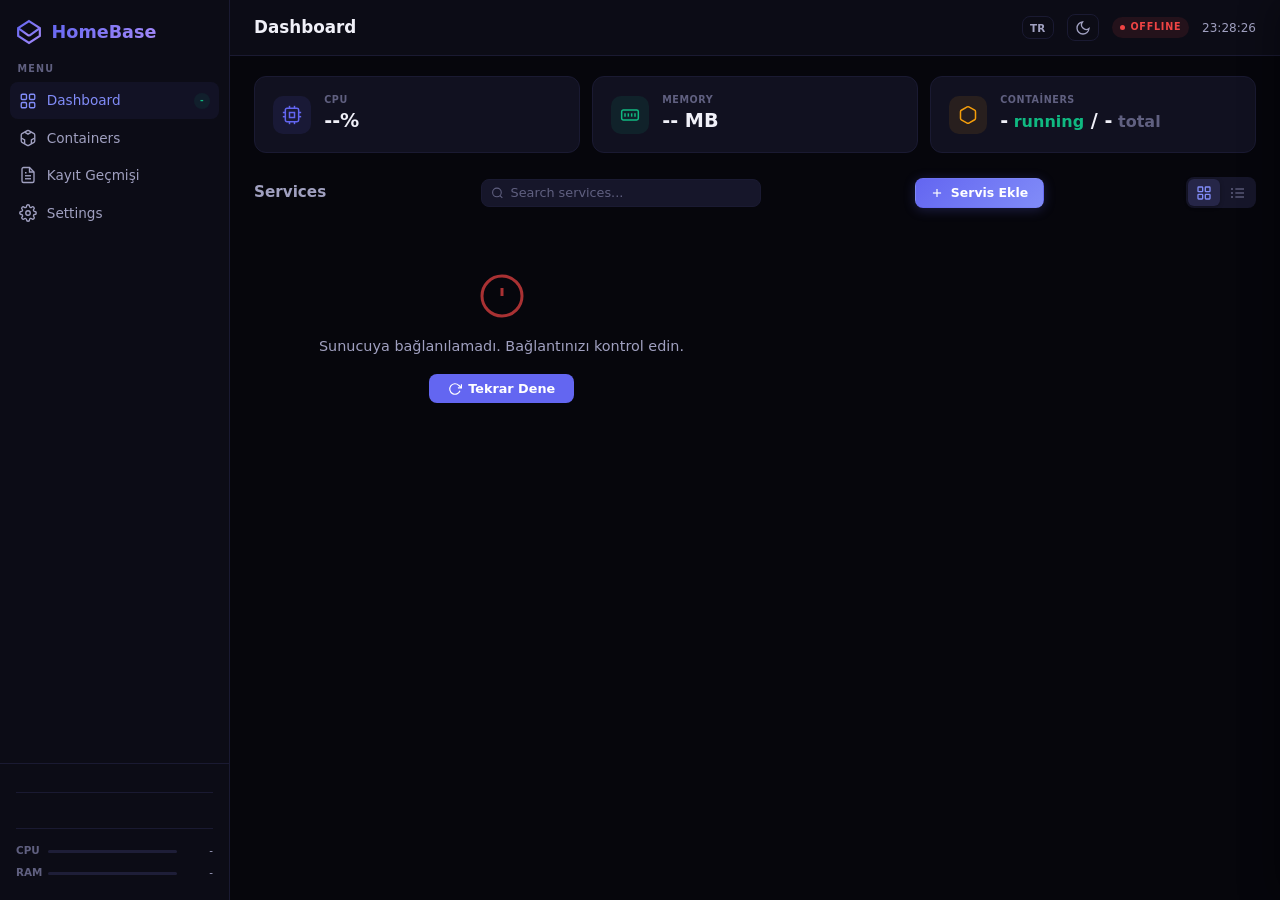
==== commit 76bfcfff: "Add SignalR real-time updates, Docker cache, reverse proxy, modular frontend - SignalR hub for real-" ====
--- a/src/HomeBase.API/wwwroot/index.html
+++ b/src/HomeBase.API/wwwroot/index.html
@@ -65,7 +65,7 @@
                     <button class="theme-toggle" id="themeToggle" data-i18n-title="topbar.theme" title="Tema Değiştir">
                         <svg id="themeIcon" width="16" height="16" viewBox="0 0 24 24" fill="none" stroke="currentColor" stroke-width="2"><path d="M21 12.79A9 9 0 1111.21 3 7 7 0 0021 12.79z"/></svg>
                     </button>
-                    <div class="live-pill"><span class="live-dot"></span>LIVE</div>
+                    <div class="live-pill" id="livePill"><span class="live-dot"></span><span id="liveLabel">LIVE</span></div>
                     <span class="clock" id="clock">--:--:--</span>
                 </div>
             </header>
@@ -165,10 +165,6 @@
                         <svg width="14" height="14" viewBox="0 0 24 24" fill="none" stroke="currentColor" stroke-width="2"><circle cx="11" cy="11" r="8"/><line x1="21" y1="21" x2="16.65" y2="16.65"/></svg>
                         <input type="text" id="settingsSearchInput" data-i18n-placeholder="settings.searchPlaceholder" placeholder="Ayar ara..." autocomplete="off">
                     </div>
-                    <button id="syncServicesBtn" class="btn-secondary" style="white-space:nowrap;padding:.4rem .8rem;font-size:.75rem;border-radius:6px" title="Sync service compose definitions to database">
-                        <svg width="14" height="14" viewBox="0 0 24 24" fill="none" stroke="currentColor" stroke-width="2"><polyline points="23 4 23 10 17 10"/><polyline points="1 20 1 14 7 14"/><path d="M3.51 9a9 9 0 0114.85-3.36L23 10M1 14l4.64 4.36A9 9 0 0020.49 15"/></svg>
-                        Sync Services
-                    </button>
                 </div>
                 <div id="envSections"></div>
             </section>
@@ -201,6 +197,18 @@
         <div class="logs-body" id="logsBody">Loading logs...</div>
     </div>
 
-    <script src="app.js?v=10"></script>
+    <div id="modalRoot"></div>
+    <script src="lib/signalr.min.js"></script>
+    <script src="utils.js?v=11"></script>
+    <script src="i18n.js?v=11"></script>
+    <script src="ui.js?v=11"></script>
+    <script src="state.js?v=11"></script>
+    <script src="render.js?v=11"></script>
+    <script src="containers.js?v=11"></script>
+    <script src="settings.js?v=11"></script>
+    <script src="wizard.js?v=11"></script>
+    <script src="editor.js?v=11"></script>
+    <script src="audit.js?v=11"></script>
+    <script src="app.js?v=11"></script>
 </body>
 </html>
--- a/src/HomeBase.API/wwwroot/style.css
+++ b/src/HomeBase.API/wwwroot/style.css
@@ -492,6 +492,9 @@
 .catalog-item-cat{font-size:.55rem;font-weight:700;text-transform:uppercase;letter-spacing:.05em;color:var(--accent-l);background:var(--accent-bg);padding:.15rem .35rem;border-radius:3px}
 .catalog-item-desc{font-size:.7rem;color:var(--text-d);margin-bottom:.3rem;line-height:1.3}
 .catalog-item-image{font-size:.6rem;color:var(--text-m);font-family:'Consolas','Courier New',monospace;overflow:hidden;text-overflow:ellipsis;white-space:nowrap}
+.catalog-item-logo{width:24px;height:24px;border-radius:4px;object-fit:contain;flex-shrink:0;margin-right:.4rem}
+.catalog-item-header{gap:.4rem}
+.catalog-item-meta{display:flex;gap:.8rem;font-size:.6rem;color:var(--text-m);margin-top:.3rem}
 
 /* ═══ Add Service Button ═══ */
 .add-service-btn{position:fixed;bottom:1.5rem;right:1.5rem;width:48px;height:48px;border-radius:50%;background:var(--accent);border:none;cursor:pointer;display:flex;align-items:center;justify-content:center;box-shadow:0 4px 12px rgba(99,102,241,.3);transition:all .2s;z-index:50}
@@ -711,3 +714,36 @@
 .toggle:hover{box-shadow:0 0 0 3px rgba(99,102,241,.15)}
 .modal{animation:modalSlideUp .2s ease}
 @keyframes modalSlideUp{from{opacity:0;transform:translateY(16px)}to{opacity:1;transform:translateY(0)}}
+
+/* ═══ SignalR Live Status ═══ */
+.live-pill.connected{color:var(--green);background:var(--green-bg)}
+.live-pill.connected .live-dot{background:var(--green)}
+.live-pill.reconnecting{color:var(--yellow);background:rgba(245,158,11,.1)}
+.live-pill.reconnecting .live-dot{background:var(--yellow);animation:blink .5s ease infinite}
+.live-pill.disconnected{color:var(--red);background:rgba(239,68,68,.1)}
+.live-pill.disconnected .live-dot{background:var(--red);animation:none}
+
+/* ═══ Proxy Badge ═══ */
+.proxy-badge{font-size:.6rem;margin-left:.3rem;vertical-align:middle;opacity:.7}
+
+/* ═══ Toast Progress Bar ═══ */
+.toast{position:relative;overflow:hidden}
+.toast-progress{position:absolute;bottom:0;left:0;right:0;height:2px;background:rgba(255,255,255,.1)}
+.toast-progress-bar{height:100%;background:currentColor;opacity:.3;animation:toastCountdown linear forwards}
+@keyframes toastCountdown{from{width:100%}to{width:0%}}
+
+/* ═══ Panel Right Modal ═══ */
+.modal-overlay.panel-right{justify-content:flex-end;align-items:stretch}
+.modal-overlay.panel-right .modal{position:fixed;right:0;top:0;bottom:0;width:480px;max-width:90vw;border-radius:16px 0 0 16px;margin:0;max-height:100vh;overflow-y:auto;transform:translateX(100%);transition:transform .3s cubic-bezier(.16,1,.3,1);animation:none}
+.modal-overlay.panel-right.active .modal{transform:translateX(0)}
+
+/* Bottom sheet on mobile */
+@media(max-width:768px){
+    .modal-overlay.panel-right{align-items:flex-end;justify-content:stretch}
+    .modal-overlay.panel-right .modal{position:fixed;bottom:0;left:0;right:0;top:auto;width:100%;max-width:100%;max-height:85vh;border-radius:16px 16px 0 0;transform:translateY(100%);transition:transform .3s cubic-bezier(.16,1,.3,1)}
+    .modal-overlay.panel-right.active .modal{transform:translateY(0)}
+}
+
+/* Panel-right overlay uses active class instead of animation */
+.modal-overlay.panel-right{animation:none;background:rgba(0,0,0,0);transition:background .2s ease}
+.modal-overlay.panel-right.active{background:rgba(0,0,0,.55)}
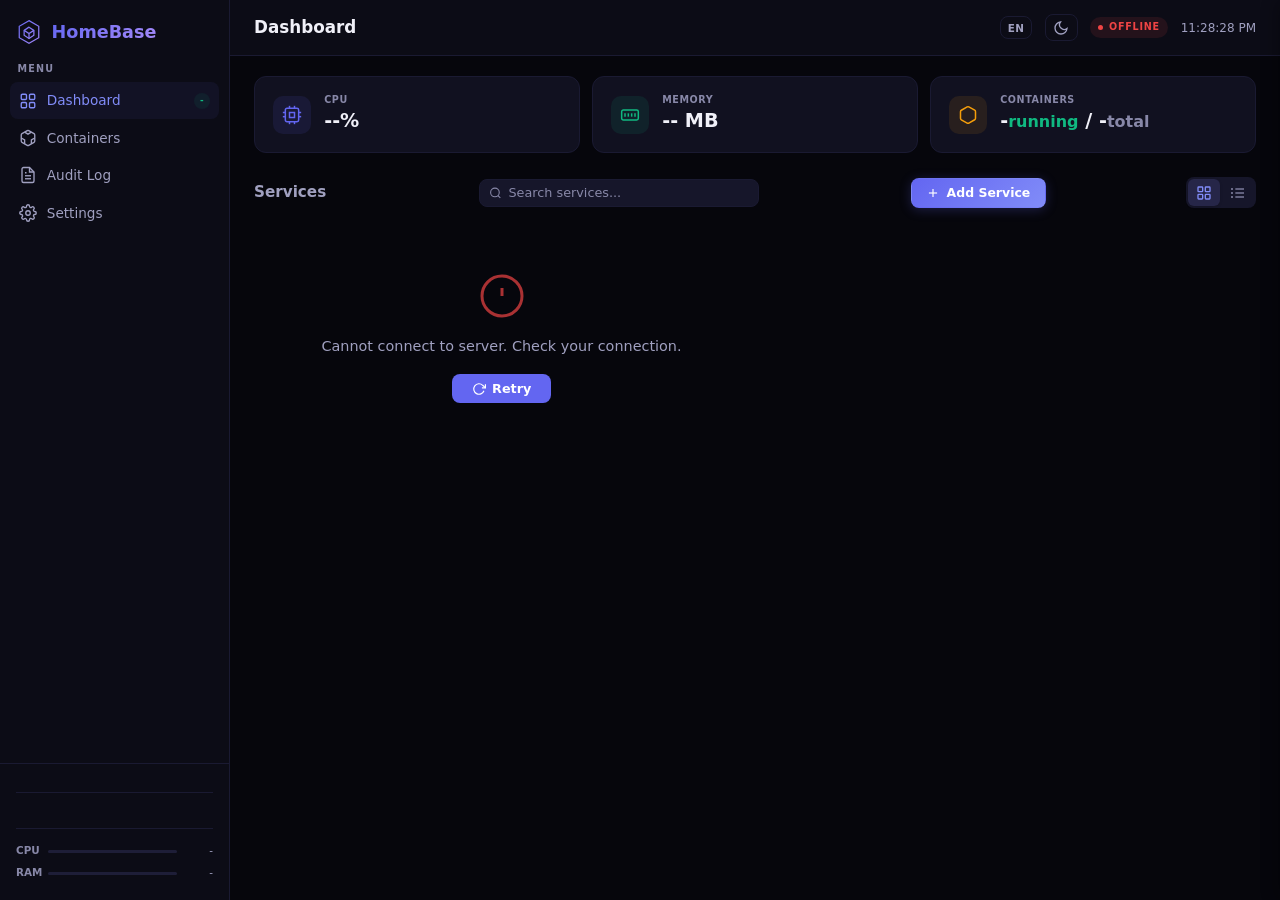
==== commit 8b083f18: "Replace AI wizard with agentic chain-of-thought deploy diagnosis & fix - Replace diagnose-deploy + d" ====
--- a/src/HomeBase.API/wwwroot/index.html
+++ b/src/HomeBase.API/wwwroot/index.html
@@ -1,21 +1,22 @@
 <!DOCTYPE html>
-<html lang="tr">
+<html lang="en">
 <head>
     <meta charset="UTF-8">
     <meta name="viewport" content="width=device-width, initial-scale=1.0">
     <title>HomeBase</title>
-    <link rel="icon" href="data:image/svg+xml,<svg xmlns='http://www.w3.org/2000/svg' viewBox='0 0 100 100'><text y='.9em' font-size='90'>⬡</text></svg>">
-    <link rel="stylesheet" href="style.css?v=10">
+    <link rel="icon" href="data:image/svg+xml,<svg xmlns='http://www.w3.org/2000/svg' viewBox='0 0 32 32' fill='none'><defs><linearGradient id='g' x1='0' y1='0' x2='32' y2='32' gradientUnits='userSpaceOnUse'><stop stop-color='%236366f1'/><stop offset='1' stop-color='%23a78bfa'/></linearGradient></defs><path d='M16 2L28 9v14l-12 7L4 23V9l12-7z' stroke='url(%23g)' stroke-width='1.5' fill='none'/><path d='M16 10l-6 4v6l6 4 6-4v-6l-6-4z' stroke='url(%23g)' stroke-width='1.5' fill='none'/><path d='M10 14l6 4 6-4M16 18v6' stroke='url(%23g)' stroke-width='1.5'/></svg>">
+    <link rel="stylesheet" href="style.css?v=14">
 </head>
 <body>
     <div class="app">
         <nav class="sidebar" id="sidebar">
             <div class="sidebar-header">
                 <div class="logo">
-                    <svg width="26" height="26" viewBox="0 0 24 24" fill="none" stroke="url(#lg)" stroke-width="2">
-                        <defs><linearGradient id="lg" x1="0%" y1="0%" x2="100%" y2="100%"><stop offset="0%" stop-color="#6366f1"/><stop offset="100%" stop-color="#a78bfa"/></linearGradient></defs>
-                        <polygon points="12 2 22 8.5 22 15.5 12 22 2 15.5 2 8.5 12 2"/>
-                        <line x1="12" y1="22" x2="12" y2="15.5"/><line x1="22" y1="8.5" x2="12" y2="15.5"/><line x1="2" y1="8.5" x2="12" y2="15.5"/>
+                    <svg width="26" height="26" viewBox="0 0 32 32" fill="none">
+                        <defs><linearGradient id="lg" x1="0" y1="0" x2="32" y2="32" gradientUnits="userSpaceOnUse"><stop stop-color="#6366f1"/><stop offset="1" stop-color="#a78bfa"/></linearGradient></defs>
+                        <path d="M16 2L28 9v14l-12 7L4 23V9l12-7z" stroke="url(#lg)" stroke-width="1.5"/>
+                        <path d="M16 10l-6 4v6l6 4 6-4v-6l-6-4z" stroke="url(#lg)" stroke-width="1.5"/>
+                        <path d="M10 14l6 4 6-4M16 18v6" stroke="url(#lg)" stroke-width="1.5"/>
                     </svg>
                     <span class="logo-text">HomeBase</span>
                 </div>
@@ -33,7 +34,7 @@
                 </a>
                 <a class="nav-link" data-view="auditlog">
                     <svg width="18" height="18" viewBox="0 0 24 24" fill="none" stroke="currentColor" stroke-width="1.8"><path d="M14 2H6a2 2 0 00-2 2v16a2 2 0 002 2h12a2 2 0 002-2V8z"/><polyline points="14 2 14 8 20 8"/><line x1="16" y1="13" x2="8" y2="13"/><line x1="16" y1="17" x2="8" y2="17"/><polyline points="10 9 9 9 8 9"/></svg>
-                    <span data-i18n="nav.auditlog">Kayıt Geçmişi</span>
+                    <span data-i18n="nav.auditlog">Audit Log</span>
                 </a>
                 <a class="nav-link" data-view="settings">
                     <svg width="18" height="18" viewBox="0 0 24 24" fill="none" stroke="currentColor" stroke-width="1.8"><circle cx="12" cy="12" r="3"/><path d="M19.4 15a1.65 1.65 0 00.33 1.82l.06.06a2 2 0 010 2.83 2 2 0 01-2.83 0l-.06-.06a1.65 1.65 0 00-1.82-.33 1.65 1.65 0 00-1 1.51V21a2 2 0 01-4 0v-.09A1.65 1.65 0 009 19.4a1.65 1.65 0 00-1.82.33l-.06.06a2 2 0 01-2.83-2.83l.06-.06A1.65 1.65 0 004.68 15a1.65 1.65 0 00-1.51-1H3a2 2 0 010-4h.09A1.65 1.65 0 004.6 9a1.65 1.65 0 00-.33-1.82l-.06-.06a2 2 0 012.83-2.83l.06.06A1.65 1.65 0 009 4.68a1.65 1.65 0 001-1.51V3a2 2 0 014 0v.09a1.65 1.65 0 001 1.51 1.65 1.65 0 001.82-.33l.06-.06a2 2 0 012.83 2.83l-.06.06A1.65 1.65 0 0019.4 9a1.65 1.65 0 001.51 1H21a2 2 0 010 4h-.09a1.65 1.65 0 00-1.51 1z"/></svg>
@@ -59,10 +60,10 @@
                 <button class="hamburger" id="hamburger">
                     <svg width="20" height="20" viewBox="0 0 24 24" fill="none" stroke="currentColor" stroke-width="2"><line x1="3" y1="6" x2="21" y2="6"/><line x1="3" y1="12" x2="21" y2="12"/><line x1="3" y1="18" x2="21" y2="18"/></svg>
                 </button>
-                <h1 id="pageTitle">Dashboard</h1>
+                <h1 id="pageTitle" data-i18n="nav.dashboard">Dashboard</h1>
                 <div class="topbar-right">
-                    <button class="lang-toggle" id="langToggle" onclick="setLang(currentLang==='tr'?'en':'tr')">TR</button>
-                    <button class="theme-toggle" id="themeToggle" data-i18n-title="topbar.theme" title="Tema Değiştir">
+                    <button class="lang-toggle" id="langToggle" onclick="setLang(currentLang==='tr'?'en':'tr')">EN</button>
+                    <button class="theme-toggle" id="themeToggle" data-i18n-title="topbar.theme" title="Toggle Theme">
                         <svg id="themeIcon" width="16" height="16" viewBox="0 0 24 24" fill="none" stroke="currentColor" stroke-width="2"><path d="M21 12.79A9 9 0 1111.21 3 7 7 0 0021 12.79z"/></svg>
                     </button>
                     <div class="live-pill" id="livePill"><span class="live-dot"></span><span id="liveLabel">LIVE</span></div>
@@ -75,23 +76,22 @@
                 <div class="stats-row" id="statsRow">
                     <div class="stat-card" data-chart="cpu">
                         <div class="stat-icon si-cpu"><svg width="20" height="20" viewBox="0 0 24 24" fill="none" stroke="currentColor" stroke-width="1.8"><rect x="4" y="4" width="16" height="16" rx="2"/><rect x="9" y="9" width="6" height="6"/><line x1="9" y1="1" x2="9" y2="4"/><line x1="15" y1="1" x2="15" y2="4"/><line x1="9" y1="20" x2="9" y2="23"/><line x1="15" y1="20" x2="15" y2="23"/><line x1="20" y1="9" x2="23" y2="9"/><line x1="20" y1="14" x2="23" y2="14"/><line x1="1" y1="9" x2="4" y2="9"/><line x1="1" y1="14" x2="4" y2="14"/></svg></div>
-                        <div class="stat-body"><span class="stat-lbl">CPU</span><span class="stat-val" id="totalCpu">--%</span></div>
+                        <div class="stat-body"><span class="stat-lbl" data-i18n="stat.cpu">CPU</span><span class="stat-val" id="totalCpu">--%</span></div>
                         <div class="mini-chart" id="cpuChart"></div>
                     </div>
                     <div class="stat-card" data-chart="mem">
                         <div class="stat-icon si-mem"><svg width="20" height="20" viewBox="0 0 24 24" fill="none" stroke="currentColor" stroke-width="1.8"><rect x="2" y="6" width="20" height="12" rx="2"/><line x1="6" y1="10" x2="6" y2="14"/><line x1="10" y1="10" x2="10" y2="14"/><line x1="14" y1="10" x2="14" y2="14"/><line x1="18" y1="10" x2="18" y2="14"/></svg></div>
-                        <div class="stat-body"><span class="stat-lbl">Memory</span><span class="stat-val" id="totalMem">-- MB</span></div>
+                        <div class="stat-body"><span class="stat-lbl" data-i18n="stat.memory">Memory</span><span class="stat-val" id="totalMem">-- MB</span></div>
                         <div class="mini-chart" id="memChart"></div>
                     </div>
                     <div class="stat-card">
                         <div class="stat-icon si-ctr"><svg width="20" height="20" viewBox="0 0 24 24" fill="none" stroke="currentColor" stroke-width="1.8"><path d="M21 16V8a2 2 0 00-1-1.73l-7-4a2 2 0 00-2 0l-7 4A2 2 0 003 8v8a2 2 0 001 1.73l7 4a2 2 0 002 0l7-4A2 2 0 0021 16z"/></svg></div>
-                        <div class="stat-body"><span class="stat-lbl">Containers</span><span class="stat-val"><span id="runCount">-</span><small class="txt-green"> running</small> / <span id="stopCount">-</span><small class="txt-muted"> total</small></span></div>
+                        <div class="stat-body"><span class="stat-lbl" data-i18n="stat.containers">Containers</span><span class="stat-val"><span id="runCount">-</span><small class="txt-green" data-i18n="stat.running"> running</small> / <span id="stopCount">-</span><small class="txt-muted" data-i18n="stat.total"> total</small></span></div>
                     </div>
                 </div>
 
                 <div class="section-bar">
-                    <h2>Services</h2>
-                    <!-- Services header not i18n'd — "Services" is universal -->
+                    <h2 data-i18n="section.services">Services</h2>
                     <div class="search-box">
                         <svg width="14" height="14" viewBox="0 0 24 24" fill="none" stroke="currentColor" stroke-width="2"><circle cx="11" cy="11" r="8"/><line x1="21" y1="21" x2="16.65" y2="16.65"/></svg>
                         <input type="text" id="searchInput" data-i18n-placeholder="search.placeholder" placeholder="Search services..." autocomplete="off">
@@ -99,7 +99,7 @@
 
                     <button class="section-btn primary" onclick="openOnboardingWizard()" title="Add Service (N)">
                         <svg width="14" height="14" viewBox="0 0 24 24" fill="none" stroke="currentColor" stroke-width="2"><line x1="12" y1="5" x2="12" y2="19"/><line x1="5" y1="12" x2="19" y2="12"/></svg>
-                        <span data-i18n="misc.addService">Servis Ekle</span>
+                        <span data-i18n="misc.addService">Add Service</span>
                     </button>
                     <div class="view-toggle" id="viewToggle">
                         <button class="vt-btn active" data-mode="grid" title="Card View">
@@ -118,7 +118,7 @@
                 <div class="section-bar"><h2 data-i18n="containers.title">All Containers</h2></div>
                 <div class="tbl-wrap">
                     <table class="tbl">
-                        <thead><tr><th style="width:28px"></th><th>Status</th><th>Name</th><th>Image</th><th>State</th><th>CPU</th><th>Memory</th><th>Ports</th><th>Actions</th></tr></thead>
+                        <thead><tr><th style="width:28px"></th><th data-i18n="table.status">Status</th><th data-i18n="table.name">Name</th><th data-i18n="table.image">Image</th><th data-i18n="table.state">State</th><th data-i18n="table.cpu">CPU</th><th data-i18n="table.memory">Memory</th><th data-i18n="table.ports">Ports</th><th data-i18n="table.actions">Actions</th></tr></thead>
                         <tbody id="containersBody"></tbody>
                     </table>
                 </div>
@@ -126,10 +126,10 @@
 
             <!-- Audit Log -->
             <section id="auditlogView" class="view">
-                <div class="section-bar"><h2 data-i18n="audit.title">Kayıt Geçmişi</h2></div>
+                <div class="section-bar"><h2 data-i18n="audit.title">Audit Log</h2></div>
                 <div class="audit-filters">
                     <select id="auditAction">
-                        <option value="" data-i18n="audit.allActions">Tüm İşlemler</option>
+                        <option value="" data-i18n="audit.allActions">All Actions</option>
                         <option value="start">Start</option>
                         <option value="stop">Stop</option>
                         <option value="restart">Restart</option>
@@ -141,16 +141,16 @@
                         <option value="service_auto_discover">Auto Discover</option>
                         <option value="setting_change">Setting Change</option>
                     </select>
-                    <input type="date" id="auditFrom" title="Başlangıç tarihi">
-                    <input type="date" id="auditTo" title="Bitiş tarihi">
+                    <input type="date" id="auditFrom" data-i18n-title="audit.fromDate" title="Start date">
+                    <input type="date" id="auditTo" data-i18n-title="audit.toDate" title="End date">
                     <div class="search-box" style="margin:0;max-width:220px">
                         <svg width="14" height="14" viewBox="0 0 24 24" fill="none" stroke="currentColor" stroke-width="2"><circle cx="11" cy="11" r="8"/><line x1="21" y1="21" x2="16.65" y2="16.65"/></svg>
-                        <input type="text" id="auditSearch" placeholder="Ara..." autocomplete="off">
+                        <input type="text" id="auditSearch" data-i18n-placeholder="audit.search" placeholder="Search..." autocomplete="off">
                     </div>
                 </div>
                 <div class="tbl-wrap" id="auditTableWrap">
                     <table class="tbl">
-                        <thead><tr><th data-i18n="audit.time">Zaman</th><th data-i18n="audit.action">İşlem</th><th data-i18n="audit.target">Hedef</th><th data-i18n="audit.detail">Detay</th></tr></thead>
+                        <thead><tr><th data-i18n="audit.time">Time</th><th data-i18n="audit.action">Action</th><th data-i18n="audit.target">Target</th><th data-i18n="audit.detail">Detail</th></tr></thead>
                         <tbody id="auditBody"></tbody>
                     </table>
                 </div>
@@ -159,11 +159,11 @@
 
             <!-- Settings -->
             <section id="settingsView" class="view">
-                <div class="section-bar"><h2 data-i18n="settings.title">HomeBase Ayarları</h2></div>
+                <div class="section-bar"><h2 data-i18n="settings.title">HomeBase Settings</h2></div>
                 <div class="settings-search-wrap" style="display:flex;align-items:center;gap:.5rem">
                     <div class="search-box settings-search" style="flex:1">
                         <svg width="14" height="14" viewBox="0 0 24 24" fill="none" stroke="currentColor" stroke-width="2"><circle cx="11" cy="11" r="8"/><line x1="21" y1="21" x2="16.65" y2="16.65"/></svg>
-                        <input type="text" id="settingsSearchInput" data-i18n-placeholder="settings.searchPlaceholder" placeholder="Ayar ara..." autocomplete="off">
+                        <input type="text" id="settingsSearchInput" data-i18n-placeholder="settings.searchPlaceholder" placeholder="Search settings..." autocomplete="off">
                     </div>
                 </div>
                 <div id="envSections"></div>
@@ -179,11 +179,12 @@
         <div class="logs-toolbar">
             <h3 id="logsPanelTitle" data-i18n="logs.title">Container Logs</h3>
             <select id="logsLines">
-                <option value="100">100 lines</option>
-                <option value="200" selected>200 lines</option>
-                <option value="500">500 lines</option>
-                <option value="1000">1000 lines</option>
+                <option value="100">100</option>
+                <option value="200" selected>200</option>
+                <option value="500">500</option>
+                <option value="1000">1000</option>
             </select>
+            <span style="font-size:.65rem;color:var(--text-m)" data-i18n="logs.lines">lines</span>
             <label class="logs-auto-label">
                 <input type="checkbox" id="logsAutoScroll" checked> <span data-i18n="logs.autoScroll">Auto-scroll</span>
             </label>
@@ -197,18 +198,38 @@
         <div class="logs-body" id="logsBody">Loading logs...</div>
     </div>
 
+    <!-- Deploy Panel -->
+    <div class="deploy-panel" id="deployPanel">
+        <div class="deploy-panel-toolbar">
+            <h3 id="deployPanelTitle">Deploy</h3>
+            <span class="deploy-panel-timer" id="deployTimer"></span>
+            <button class="logs-close" id="deployPanelClose" onclick="closeDeployPanel()">
+                <svg width="18" height="18" viewBox="0 0 24 24" fill="none" stroke="currentColor" stroke-width="2"><line x1="18" y1="6" x2="6" y2="18"/><line x1="6" y1="6" x2="18" y2="18"/></svg>
+            </button>
+        </div>
+        <div class="deploy-panel-body" id="deployPanelBody"></div>
+        <div class="deploy-chat" id="deployChat" style="display:none">
+            <div class="deploy-chat-messages" id="deployChatMessages"></div>
+            <div class="deploy-chat-input-row">
+                <input type="text" class="deploy-chat-input" id="deployChatInput" placeholder="" autocomplete="off"
+                    onkeydown="if(event.key==='Enter'&&!event.shiftKey){event.preventDefault();sendDeployChat();}">
+                <button class="deploy-chat-send" id="deployChatSend" onclick="sendDeployChat()">→</button>
+            </div>
+        </div>
+    </div>
+
     <div id="modalRoot"></div>
     <script src="lib/signalr.min.js"></script>
-    <script src="utils.js?v=11"></script>
-    <script src="i18n.js?v=11"></script>
-    <script src="ui.js?v=11"></script>
-    <script src="state.js?v=11"></script>
-    <script src="render.js?v=11"></script>
-    <script src="containers.js?v=11"></script>
-    <script src="settings.js?v=11"></script>
-    <script src="wizard.js?v=11"></script>
-    <script src="editor.js?v=11"></script>
-    <script src="audit.js?v=11"></script>
-    <script src="app.js?v=11"></script>
+    <script src="utils.js?v=14"></script>
+    <script src="i18n.js?v=14"></script>
+    <script src="ui.js?v=14"></script>
+    <script src="state.js?v=14"></script>
+    <script src="render.js?v=14"></script>
+    <script src="containers.js?v=14"></script>
+    <script src="settings.js?v=14"></script>
+    <script src="wizard.js?v=14"></script>
+    <script src="editor.js?v=14"></script>
+    <script src="audit.js?v=14"></script>
+    <script src="app.js?v=14"></script>
 </body>
 </html>
--- a/src/HomeBase.API/wwwroot/style.css
+++ b/src/HomeBase.API/wwwroot/style.css
@@ -9,7 +9,7 @@
     --border-l: #282850;
     --text: #f0f0f8;
     --text-d: #a0a0c0;
-    --text-m: #606080;
+    --text-m: #8888a8;
     --accent: #6366f1;
     --accent-l: #818cf8;
     --accent-bg: rgba(99,102,241,.07);
@@ -115,12 +115,12 @@
 .view-toggle{display:flex;background:var(--bg-3);border-radius:var(--rs);padding:2px;gap:2px}
 .vt-btn{background:none;border:none;color:var(--text-m);cursor:pointer;padding:.35rem .5rem;border-radius:6px;display:flex;align-items:center;justify-content:center;transition:all .15s}
 .vt-btn:hover{color:var(--text-d)}
-.vt-btn.active{background:var(--bg-5);color:var(--accent-l);box-shadow:0 1px 4px rgba(0,0,0,.3)}
+.vt-btn.active{background:var(--bg-5);color:var(--accent-l);box-shadow:0 1px 3px rgba(0,0,0,.15)}
 
 /* ═══ Stat Cards ═══ */
 .stats-row{display:grid;grid-template-columns:repeat(auto-fit,minmax(240px,1fr));gap:.75rem;margin-bottom:1.5rem}
-.stat-card{background:var(--bg-2);border:1px solid var(--border);border-radius:var(--r);padding:1rem 1.1rem;display:flex;align-items:center;gap:.85rem;transition:border-color var(--transition);cursor:pointer;position:relative}
-.stat-card:hover{border-color:var(--border-l)}
+.stat-card{background:var(--bg-2);border:1px solid var(--border);border-radius:var(--r);padding:1rem 1.1rem;display:flex;align-items:center;gap:.85rem;transition:all var(--transition);cursor:pointer;position:relative}
+.stat-card:hover{border-color:var(--border-l);box-shadow:0 4px 12px rgba(0,0,0,.1)}
 .stat-icon{width:38px;height:38px;border-radius:10px;display:flex;align-items:center;justify-content:center;flex-shrink:0}
 .si-cpu{background:rgba(99,102,241,.1);color:var(--accent)}
 .si-mem{background:rgba(16,185,129,.1);color:var(--green)}
@@ -148,9 +148,9 @@
 
 /* ─ Card ─ */
 .svc-card{background:var(--bg-2);border:1px solid var(--border);border-radius:var(--r);display:flex;flex-direction:column;transition:all var(--transition);overflow:hidden;position:relative}
-.svc-card:hover{border-color:var(--border-l);transform:translateY(-1px);box-shadow:0 8px 32px rgba(0,0,0,.3)}
-.svc-card.stopped{opacity:.45}
-.svc-card.stopped:hover{opacity:.65}
+.svc-card:hover{border-color:var(--border-l);transform:translateY(-1px);box-shadow:0 4px 16px rgba(0,0,0,.15)}
+.svc-card.stopped{filter:grayscale(.3) brightness(.7);transition:all var(--transition)}
+.svc-card.stopped:hover{filter:grayscale(.1) brightness(.9)}
 .svc-accent{height:3px}
 .svc-body{padding:1.1rem 1.25rem;display:flex;align-items:flex-start;gap:.85rem;text-decoration:none;color:inherit;cursor:pointer}
 .svc-logo{width:42px;height:42px;border-radius:10px;object-fit:contain;flex-shrink:0;background:var(--bg-3);padding:5px}
@@ -160,6 +160,7 @@
 .badge{display:inline-flex;align-items:center;gap:.3rem;font-size:.55rem;font-weight:700;text-transform:uppercase;letter-spacing:.06em;padding:.15rem .45rem;border-radius:20px}
 .badge.up{background:var(--green-bg);color:var(--green)}
 .badge.down{background:var(--red-bg);color:var(--red)}
+.badge.exited{background:var(--yellow-bg);color:var(--yellow)}
 .badge-dot{width:4px;height:4px;border-radius:50%;background:currentColor}
 .svc-desc{font-size:.75rem;color:var(--text-m);line-height:1.4;margin-bottom:.6rem;display:-webkit-box;-webkit-line-clamp:2;-webkit-box-orient:vertical;overflow:hidden}
 .svc-metrics{display:flex;gap:1rem;padding-top:.6rem;border-top:1px solid var(--border)}
@@ -176,7 +177,7 @@
 .ssc-label{color:var(--text-m);font-weight:600;white-space:nowrap}
 .ssc-value{color:var(--accent-l);font-weight:700;font-family:'Consolas','Courier New',monospace;white-space:nowrap;overflow:hidden;text-overflow:ellipsis}
 
-.svc-foot{display:flex;align-items:center;justify-content:space-between;padding:.45rem 1.25rem;border-top:1px solid var(--border);background:rgba(0,0,0,.15)}
+.svc-foot{display:flex;align-items:center;justify-content:space-between;padding:.45rem 1.25rem;border-top:1px solid var(--border);background:var(--bg-2)}
 .idle-tag{font-size:.55rem;font-weight:700;padding:.1rem .35rem;border-radius:4px}
 .idle-tag.active{background:var(--green-bg);color:var(--green)}
 .idle-tag.idle{background:var(--yellow-bg);color:var(--yellow)}
@@ -237,7 +238,7 @@
 
 /* ═══ Toast Notifications ═══ */
 .toast-container{position:fixed;bottom:1.5rem;right:1.5rem;z-index:99999;display:flex;flex-direction:column;gap:.5rem;pointer-events:none}
-.toast{pointer-events:auto;background:var(--bg-2);border:1px solid var(--border);border-radius:var(--rs);padding:.7rem 1rem;font-size:.8rem;color:var(--text);display:flex;align-items:center;gap:.6rem;min-width:260px;max-width:400px;box-shadow:0 8px 32px rgba(0,0,0,.4);animation:toastIn .3s ease;border-left:3px solid var(--accent)}
+.toast{pointer-events:auto;background:var(--bg-2);border:1px solid var(--border);border-radius:var(--rs);padding:.7rem 1rem;font-size:.8rem;color:var(--text);display:flex;align-items:center;gap:.6rem;min-width:260px;max-width:400px;box-shadow:0 4px 16px rgba(0,0,0,.2);animation:toastIn .3s ease;border-left:3px solid var(--accent)}
 .toast.success{border-left-color:var(--green)}
 .toast.error{border-left-color:var(--red)}
 .toast.warning{border-left-color:var(--yellow)}
@@ -280,7 +281,7 @@
 
 /* ═══ Modal / Confirm Dialog ═══ */
 .modal-overlay{position:fixed;top:0;left:0;right:0;bottom:0;background:rgba(0,0,0,.55);backdrop-filter:blur(8px);z-index:100000;display:flex;align-items:center;justify-content:center;animation:modalBgIn .2s ease}
-.modal{background:var(--bg-2);border:1px solid var(--border);border-radius:var(--r);padding:1.5rem;max-width:420px;width:90%;box-shadow:0 16px 48px rgba(0,0,0,.5);animation:modalIn .25s ease}
+.modal{background:var(--bg-2);border:1px solid var(--border);border-radius:var(--r);padding:1.5rem;max-width:420px;width:90%;box-shadow:0 8px 32px rgba(0,0,0,.25);animation:modalIn .25s ease}
 .modal-danger .modal-confirm{background:var(--red)}
 .modal-danger .modal-confirm:hover{background:#dc2626}
 .modal h3{font-size:1rem;font-weight:600;margin-bottom:.5rem}
@@ -312,7 +313,7 @@
 .svc-form-envkey{font-size:.55rem;font-weight:500;color:var(--text-m);opacity:.7;font-family:'Consolas','Courier New',monospace;margin-left:.3rem}
 
 /* ═══ Logs Panel ═══ */
-.logs-panel{position:fixed;top:0;right:0;bottom:0;width:550px;background:var(--bg-1);border-left:1px solid var(--border);z-index:500;display:flex;flex-direction:column;transform:translateX(100%);transition:transform .3s ease;box-shadow:-8px 0 32px rgba(0,0,0,.3)}
+.logs-panel{position:fixed;top:0;right:0;bottom:0;width:550px;background:var(--bg-1);border-left:1px solid var(--border);z-index:500;display:flex;flex-direction:column;transform:translateX(100%);transition:transform .3s ease;box-shadow:-4px 0 16px rgba(0,0,0,.15)}
 .logs-panel.open{transform:translateX(0)}
 .logs-toolbar{display:flex;align-items:center;gap:.6rem;padding:.7rem 1rem;border-bottom:1px solid var(--border);background:var(--bg-2)}
 .logs-toolbar h3{flex:1;font-size:.9rem;font-weight:600;white-space:nowrap;overflow:hidden;text-overflow:ellipsis}
@@ -383,14 +384,15 @@
 /* ═══ Settings ═══ */
 .settings-search-wrap{margin-bottom:1rem}
 .settings-search{max-width:360px;margin:0}
-.settings-category{margin-bottom:1.5rem}
+.settings-category{margin-bottom:2rem;border-bottom:1px solid var(--border);padding-bottom:1rem}
+.settings-category:last-child{border-bottom:none}
 .settings-cat-header{display:flex;align-items:center;gap:.5rem;font-size:.75rem;font-weight:700;text-transform:uppercase;letter-spacing:.08em;color:var(--text-m);padding:.4rem 0 .6rem;border-bottom:1px solid var(--border);margin-bottom:.6rem}
 .settings-cat-header svg{opacity:.6}
 .settings-svc-icon{width:20px;height:20px;border-radius:4px;object-fit:contain;background:var(--bg-4);padding:2px}
 .env-var-count{display:inline-flex;align-items:center;justify-content:center;background:var(--bg-4);color:var(--text-d);font-size:.6rem;font-weight:700;min-width:18px;height:18px;border-radius:9px;padding:0 5px}
 .env-section{background:var(--bg-2);border:1px solid var(--border);border-radius:var(--r);margin-bottom:.75rem;overflow:hidden}
 .env-section-header{display:flex;align-items:center;justify-content:space-between;padding:.7rem 1rem;background:var(--bg-3);cursor:pointer;user-select:none}
-.env-section-header:hover{background:var(--bg-4)}
+.env-section-header:hover{background:var(--bg-4);border-left:2px solid var(--accent)}
 .env-section-title{font-size:.85rem;font-weight:600;display:flex;align-items:center;gap:.5rem}
 .env-section-title .chevron{transition:transform .2s;color:var(--text-m)}
 .env-section.open .chevron{transform:rotate(90deg)}
@@ -477,7 +479,7 @@
 .wizard-tab:hover{color:var(--text)}
 .wizard-tab.active{color:var(--accent-l);border-bottom-color:var(--accent)}
 .wizard-panel{display:none}
-.wizard-panel.active{display:block}
+.wizard-panel.active{display:block;background:var(--bg-2);border-radius:var(--rs);padding:.5rem}
 .wizard-body{padding:.5rem 0}
 #wizardPhase1,#wizardPhase2{transition:opacity .2s ease}
 
@@ -485,8 +487,8 @@
 .catalog-filters select{background:var(--bg-3);border:1px solid var(--border);border-radius:var(--rs);padding:.4rem .6rem;font-size:.75rem;color:var(--text);font-family:inherit}
 
 .catalog-grid{display:grid;grid-template-columns:repeat(auto-fill,minmax(200px,1fr));gap:.6rem}
-.catalog-item{background:var(--bg-3);border:1px solid var(--border);border-radius:var(--rs);padding:.7rem;cursor:pointer;transition:all .15s}
-.catalog-item:hover{border-color:var(--accent);background:var(--accent-bg);transform:translateY(-1px)}
+.catalog-item{background:var(--bg-3);border:1px solid var(--border-l);border-radius:var(--rs);padding:.7rem;cursor:pointer;transition:all .15s}
+.catalog-item:hover{border-color:var(--accent);border-left:2px solid var(--accent);background:var(--accent-bg);transform:translateY(-1px)}
 .catalog-item-header{display:flex;justify-content:space-between;align-items:flex-start;margin-bottom:.3rem}
 .catalog-item-name{font-weight:600;font-size:.8rem;color:var(--text)}
 .catalog-item-cat{font-size:.55rem;font-weight:700;text-transform:uppercase;letter-spacing:.05em;color:var(--accent-l);background:var(--accent-bg);padding:.15rem .35rem;border-radius:3px}
@@ -591,7 +593,7 @@
 .port-table th{text-align:left;padding:.4rem .6rem;font-size:.6rem;font-weight:700;text-transform:uppercase;letter-spacing:.06em;color:var(--text-m);border-bottom:1px solid var(--border);background:var(--bg-3)}
 .port-table td{padding:.4rem .6rem;border-bottom:1px solid var(--border)}
 .port-table tr:last-child td{border-bottom:none}
-.port-table tr:hover td{background:var(--bg-3)}
+.port-table tr:hover td{background:var(--bg-4)}
 
 /* ═══ Nav badge ═══ */
 .nav-badge{display:inline-flex;align-items:center;justify-content:center;background:var(--green-bg);color:var(--green);font-size:.55rem;font-weight:700;min-width:16px;height:16px;border-radius:8px;padding:0 4px;margin-left:auto}
@@ -648,7 +650,7 @@
 .port-access-label.local{color:var(--yellow)}
 
 /* ═══ Icon Picker ═══ */
-.icon-picker-popover{position:absolute;z-index:100001;background:var(--bg-2);border:1px solid var(--border);border-radius:var(--rs);padding:.5rem;box-shadow:0 8px 24px rgba(0,0,0,.3);max-width:280px}
+.icon-picker-popover{position:absolute;z-index:100001;background:var(--bg-2);border:1px solid var(--border);border-radius:var(--rs);padding:.5rem;box-shadow:0 4px 16px rgba(0,0,0,.15);max-width:280px}
 .icon-picker-grid{display:grid;grid-template-columns:repeat(4,1fr);gap:.4rem;max-height:200px;overflow-y:auto}
 .icon-picker-item{width:48px;height:48px;border-radius:6px;border:2px solid transparent;cursor:pointer;padding:6px;display:flex;align-items:center;justify-content:center;transition:all .15s}
 .icon-picker-item:hover{border-color:var(--accent);background:var(--accent-bg)}
@@ -657,6 +659,12 @@
 .icon-picker-btn{padding:.3rem .6rem;font-size:.7rem;border-radius:6px;border:1px solid var(--border);background:var(--bg-3);color:var(--text-d);cursor:pointer;font-family:inherit;font-weight:600;transition:all .15s;white-space:nowrap}
 .icon-picker-btn:hover{background:var(--bg-4);color:var(--text);border-color:var(--border-l)}
 .icon-preview{width:24px;height:24px;object-fit:contain;flex-shrink:0;border-radius:4px}
+.icon-picker-tabs{display:flex;border-bottom:1px solid var(--border);margin-bottom:.3rem}
+.icon-picker-tab{background:none;border:none;padding:.4rem .7rem;font-size:.7rem;font-weight:600;color:var(--text-m);cursor:pointer;border-bottom:2px solid transparent;transition:all .15s;font-family:inherit}
+.icon-picker-tab:hover{color:var(--text)}
+.icon-picker-tab.active{color:var(--accent-l);border-bottom-color:var(--accent)}
+.icon-picker-panel{display:none}
+.icon-picker-panel.active{display:block}
 
 /* ═══ Language Toggle ═══ */
 .lang-toggle{background:none;border:1px solid var(--border);border-radius:var(--rs);padding:.3rem .45rem;cursor:pointer;color:var(--text-d);font-size:.65rem;font-weight:700;font-family:inherit;transition:all .15s;letter-spacing:.03em}
@@ -688,20 +696,43 @@
 .ai-step-panel{display:none}
 .ai-step-panel.active{display:block}
 
-.dir-breadcrumb{display:flex;align-items:center;gap:.2rem;padding:.4rem .6rem;background:var(--bg-2);border-radius:var(--rs);font-size:.75rem;color:var(--text-d);margin-bottom:.5rem;flex-wrap:wrap}
-.dir-bc-item{cursor:pointer;color:var(--accent);transition:color var(--transition)}
-.dir-bc-item:hover{color:var(--accent-l);text-decoration:underline}
-.dir-bc-sep{color:var(--text-m)}
-
-.dir-tree{max-height:300px;overflow-y:auto;border:1px solid var(--border);border-radius:var(--rs);background:var(--bg-1)}
-.dir-item{display:flex;align-items:center;gap:.5rem;padding:.45rem .7rem;cursor:pointer;transition:background var(--transition);border-bottom:1px solid var(--border);font-size:.8rem}
+/* ═══ AI Explorer (File Picker) ═══ */
+.ai-explorer{border:1px solid var(--border);border-radius:var(--rs);overflow:hidden;display:flex;flex-direction:column;height:400px}
+.ai-explorer-toolbar{display:flex;align-items:center;gap:.3rem;padding:.4rem .5rem;background:var(--bg-3);border-bottom:1px solid var(--border)}
+.ai-nav-btn{width:28px;height:28px;border-radius:6px;border:1px solid var(--border);background:var(--bg-2);color:var(--text-m);cursor:pointer;display:flex;align-items:center;justify-content:center;transition:all .15s;flex-shrink:0}
+.ai-nav-btn:hover{background:var(--bg-4);color:var(--text);border-color:var(--border-l)}
+.ai-path-bar{flex:1;display:flex;align-items:center;gap:.15rem;padding:0 .4rem;font-size:.72rem;color:var(--text-d);overflow:hidden;white-space:nowrap;min-width:0}
+.ai-path-bar .dir-bc-item{cursor:pointer;color:var(--accent);transition:color .15s;padding:.1rem .2rem;border-radius:3px}
+.ai-path-bar .dir-bc-item:hover{color:var(--accent-l);background:var(--accent-bg)}
+.ai-path-bar .dir-bc-sep{color:var(--text-m);font-size:.65rem}
+.ai-explorer-body{flex:1;overflow-y:auto;background:var(--bg-1)}
+.ai-explorer-footer{display:flex;align-items:center;gap:.5rem;padding:.4rem .5rem;background:var(--bg-3);border-top:1px solid var(--border)}
+.ai-path-input-row{flex:1;display:flex;align-items:center;gap:.4rem;min-width:0}
+.ai-path-input{flex:1;background:var(--bg-2);border:1px solid var(--border);border-radius:6px;padding:.3rem .5rem;font-size:.72rem;color:var(--text);font-family:'Consolas','Courier New',monospace;outline:none;transition:border-color .15s;min-width:0}
+.ai-path-input:focus{border-color:var(--accent)}
+
+/* Drive cards */
+.ai-drives-grid{display:grid;grid-template-columns:repeat(auto-fill,minmax(100px,1fr));gap:.5rem;padding:.8rem}
+.ai-drive-card{display:flex;flex-direction:column;align-items:center;gap:.4rem;padding:.8rem .5rem;background:var(--bg-2);border:1px solid var(--border);border-radius:var(--rs);cursor:pointer;transition:all .15s;text-align:center}
+.ai-drive-card:hover{border-color:var(--accent);background:var(--accent-bg);transform:translateY(-1px)}
+.ai-drive-card.disabled{opacity:.4;pointer-events:none}
+.ai-drive-label{font-size:.82rem;font-weight:700;color:var(--text)}
+
+/* Directory tree (inside explorer) */
+.dir-tree{background:transparent}
+.dir-item{display:flex;align-items:center;gap:.5rem;padding:.4rem .7rem;cursor:pointer;transition:background .1s;border-bottom:1px solid var(--border);font-size:.78rem}
 .dir-item:last-child{border-bottom:none}
 .dir-item:hover{background:var(--bg-3)}
-.dir-item.selected{background:var(--accent-bg);border-left:3px solid var(--accent)}
-.dir-item.project .dir-item-name{font-weight:600}
-.dir-item-icon{font-size:.9rem;flex-shrink:0}
+.dir-item.selected{background:rgba(99,102,241,.12);border-left:3px solid var(--accent)}
+.dir-item.project .dir-item-name{font-weight:700;color:var(--text)}
+.dir-item-svg{flex-shrink:0;color:var(--text-m)}
+.dir-item.project .dir-item-svg{color:var(--accent)}
 .dir-item-name{flex:1;overflow:hidden;text-overflow:ellipsis;white-space:nowrap}
-.dir-item-badge{font-size:.65rem;padding:.1rem .4rem;background:var(--green-bg);color:var(--green);border-radius:10px;white-space:nowrap}
+.dir-item-arrow{flex-shrink:0;opacity:.4}
+.dir-item:hover .dir-item-arrow{opacity:.8}
+.dir-item-badge{font-size:.6rem;padding:.1rem .4rem;background:var(--green-bg);color:var(--green);border-radius:10px;white-space:nowrap;font-weight:600}
+
+.dir-breadcrumb{display:none} /* replaced by ai-path-bar */
 
 .ai-explanation{padding:.6rem .8rem;background:var(--accent-bg);border:1px solid rgba(99,102,241,.15);border-radius:var(--rs);font-size:.8rem;color:var(--text-d);margin-bottom:.8rem;line-height:1.5}
 .ai-scan-list{font-size:.78rem;color:var(--text-d)}
@@ -744,6 +775,84 @@
     .modal-overlay.panel-right.active .modal{transform:translateY(0)}
 }
 
+/* ═══ Editor Tabs ═══ */
+.editor-tabs{display:flex;border-bottom:1px solid var(--border);margin-bottom:.8rem}
+.editor-tab{background:none;border:none;padding:.5rem 1rem;font-size:.78rem;font-weight:600;color:var(--text-m);cursor:pointer;border-bottom:2px solid transparent;transition:all .15s;font-family:inherit}
+.editor-tab:hover{color:var(--text)}
+.editor-tab.active{color:var(--accent-l);border-bottom-color:var(--accent)}
+.editor-tab-panel{display:none}
+.editor-tab-panel.active{display:block}
+.compose-editor-textarea{width:100%;font-family:'Consolas','Courier New',monospace;font-size:.78rem;background:var(--bg-1);color:var(--text);border:1px solid var(--border);border-radius:var(--rs);padding:.8rem;resize:vertical;outline:none;transition:border-color .15s;tab-size:2;line-height:1.6}
+.compose-editor-textarea:focus{border-color:var(--accent)}
+.compose-editor-textarea.changed{border-color:var(--green);box-shadow:0 0 0 2px rgba(16,185,129,.1)}
+.compose-ai-input{flex:1;background:var(--bg-3);border:1px solid var(--border);border-radius:6px;padding:.4rem .6rem;font-size:.78rem;color:var(--text);font-family:inherit;outline:none;transition:border-color .15s}
+.compose-ai-input:focus{border-color:var(--accent)}
+.compose-ai-messages{max-height:200px;overflow-y:auto;display:flex;flex-direction:column;gap:.4rem;margin-bottom:.5rem}
+.compose-ai-msg{padding:.4rem .6rem;border-radius:var(--rs);font-size:.78rem;max-width:90%;line-height:1.4}
+.compose-ai-msg.user{background:var(--accent-bg);color:var(--accent-l);align-self:flex-end;border:1px solid rgba(99,102,241,.15)}
+.compose-ai-msg.ai{background:var(--bg-3);color:var(--text-d);align-self:flex-start;border:1px solid var(--border)}
+.compose-ai-msg-text{display:block}
+
 /* Panel-right overlay uses active class instead of animation */
 .modal-overlay.panel-right{animation:none;background:rgba(0,0,0,0);transition:background .2s ease}
 .modal-overlay.panel-right.active{background:rgba(0,0,0,.55)}
+
+/* ═══ Deploy Panel ═══ */
+.deploy-panel{position:fixed;right:0;top:0;bottom:0;width:420px;background:var(--bg-1);border-left:1px solid var(--border);z-index:490;display:flex;flex-direction:column;transform:translateX(100%);transition:transform .3s ease;box-shadow:-4px 0 16px rgba(0,0,0,.15)}
+.deploy-panel.open{transform:translateX(0)}
+.deploy-panel-toolbar{display:flex;align-items:center;gap:.6rem;padding:.7rem 1rem;border-bottom:1px solid var(--border);background:var(--bg-2)}
+.deploy-panel-toolbar h3{flex:1;font-size:.9rem;font-weight:600;white-space:nowrap;overflow:hidden;text-overflow:ellipsis}
+.deploy-panel-timer{font-size:.7rem;font-weight:600;font-variant-numeric:tabular-nums;color:var(--text-m);white-space:nowrap}
+.deploy-panel-body{flex:1;overflow-y:auto;padding:.8rem}
+
+/* Container logs preview */
+.deploy-logs-preview{background:var(--bg-0);border:1px solid var(--border);border-radius:var(--rs);padding:.4rem .6rem;margin-top:.4rem;font-family:'Consolas','Courier New',monospace;font-size:.65rem;color:var(--text-d);max-height:150px;overflow-y:auto;white-space:pre-wrap;word-break:break-all;line-height:1.5}
+
+/* Deploy panel complete state */
+.deploy-panel-success{text-align:center;padding:1.5rem;color:var(--green)}
+.deploy-panel-success svg{margin-bottom:.5rem}
+
+@media(max-width:768px){
+    .deploy-panel{width:100%}
+}
+
+/* Deploy Chat */
+.deploy-chat{border-top:1px solid var(--border);padding:.6rem .8rem;background:var(--bg-2)}
+.deploy-chat-messages{display:flex;flex-direction:column;gap:.4rem;max-height:200px;overflow-y:auto;margin-bottom:.5rem}
+.deploy-chat-msg{padding:.4rem .6rem;border-radius:var(--rs);font-size:.75rem;max-width:90%;line-height:1.4}
+.deploy-chat-msg.user{background:var(--accent-bg);color:var(--accent-l);align-self:flex-end;border:1px solid rgba(99,102,241,.15)}
+.deploy-chat-msg.ai{background:var(--bg-3);color:var(--text-d);align-self:flex-start;border:1px solid var(--border)}
+.deploy-chat-msg.ai.fix{border-color:var(--green);background:var(--green-bg)}
+.deploy-chat-input-row{display:flex;gap:.3rem}
+.deploy-chat-input{flex:1;background:var(--bg-3);border:1px solid var(--border);border-radius:6px;padding:.35rem .6rem;font-size:.75rem;color:var(--text);font-family:inherit;outline:none;transition:border-color .15s}
+.deploy-chat-input:focus{border-color:var(--accent)}
+.deploy-chat-send{background:var(--accent);color:#fff;border:none;border-radius:6px;padding:.35rem .7rem;font-size:.72rem;font-weight:600;cursor:pointer;font-family:inherit;transition:all .15s;white-space:nowrap}
+.deploy-chat-send:hover{background:var(--accent-l)}
+.deploy-chat-send:disabled{opacity:.5;pointer-events:none}
+
+/* ═══ Deploy Attempt Cards ═══ */
+.deploy-attempts{display:flex;flex-direction:column;gap:.5rem}
+.deploy-attempt{border-left:3px solid var(--border);border-radius:var(--rs);margin-bottom:.5rem;background:var(--bg-2);border:1px solid var(--border);overflow:hidden}
+.deploy-attempt.deploying{border-left:3px solid var(--accent)}
+.deploy-attempt.success{border-left:3px solid var(--green)}
+.deploy-attempt.failed{border-left:3px solid var(--red)}
+.deploy-attempt.diagnosing{border-left:3px solid var(--yellow)}
+.deploy-attempt.fixing{border-left:3px solid var(--yellow)}
+.deploy-attempt-header{padding:.5rem .7rem;cursor:pointer;display:flex;align-items:center;justify-content:space-between;gap:.4rem;user-select:none}
+.deploy-attempt-header:hover{background:var(--bg-3)}
+.deploy-attempt-title{font-size:.78rem;font-weight:600;display:flex;align-items:center;gap:.4rem}
+.deploy-attempt-time{font-size:.6rem;color:var(--text-m);font-variant-numeric:tabular-nums}
+.deploy-attempt-body{padding:.5rem .7rem;border-top:1px solid var(--border)}
+.deploy-attempt.collapsed .deploy-attempt-body{display:none}
+.deploy-attempt-status{font-size:.6rem;font-weight:700;text-transform:uppercase;letter-spacing:.04em;padding:.1rem .35rem;border-radius:3px}
+.deploy-attempt-status.deploying{color:var(--accent);background:var(--accent-bg)}
+.deploy-attempt-status.success{color:var(--green);background:var(--green-bg)}
+.deploy-attempt-status.failed{color:var(--red);background:var(--red-bg)}
+.deploy-attempt-status.diagnosing{color:var(--yellow);background:var(--yellow-bg)}
+.deploy-attempt-status.fixing{color:var(--yellow);background:var(--yellow-bg)}
+.deploy-reasoning{font-family:'Consolas','Courier New',monospace;font-size:.7rem;white-space:pre-wrap;color:var(--text-d);line-height:1.5;max-height:200px;overflow-y:auto;background:var(--bg-1);border-radius:var(--rs);padding:.4rem .6rem;margin-top:.3rem}
+.deploy-fix-desc{font-size:.75rem;color:var(--green);font-weight:600;margin-top:.3rem;display:flex;align-items:center;gap:.3rem}
+.deploy-user-action{font-size:.75rem;color:var(--red);line-height:1.4;margin-top:.3rem}
+.deploy-final-card{background:var(--red-bg);border:1px solid rgba(239,68,68,.2);border-radius:var(--rs);padding:.7rem;margin-top:.5rem}
+.deploy-final-card-title{font-size:.78rem;font-weight:700;color:var(--red);margin-bottom:.3rem}
+.deploy-final-card-body{font-size:.75rem;color:var(--text-d);line-height:1.4}
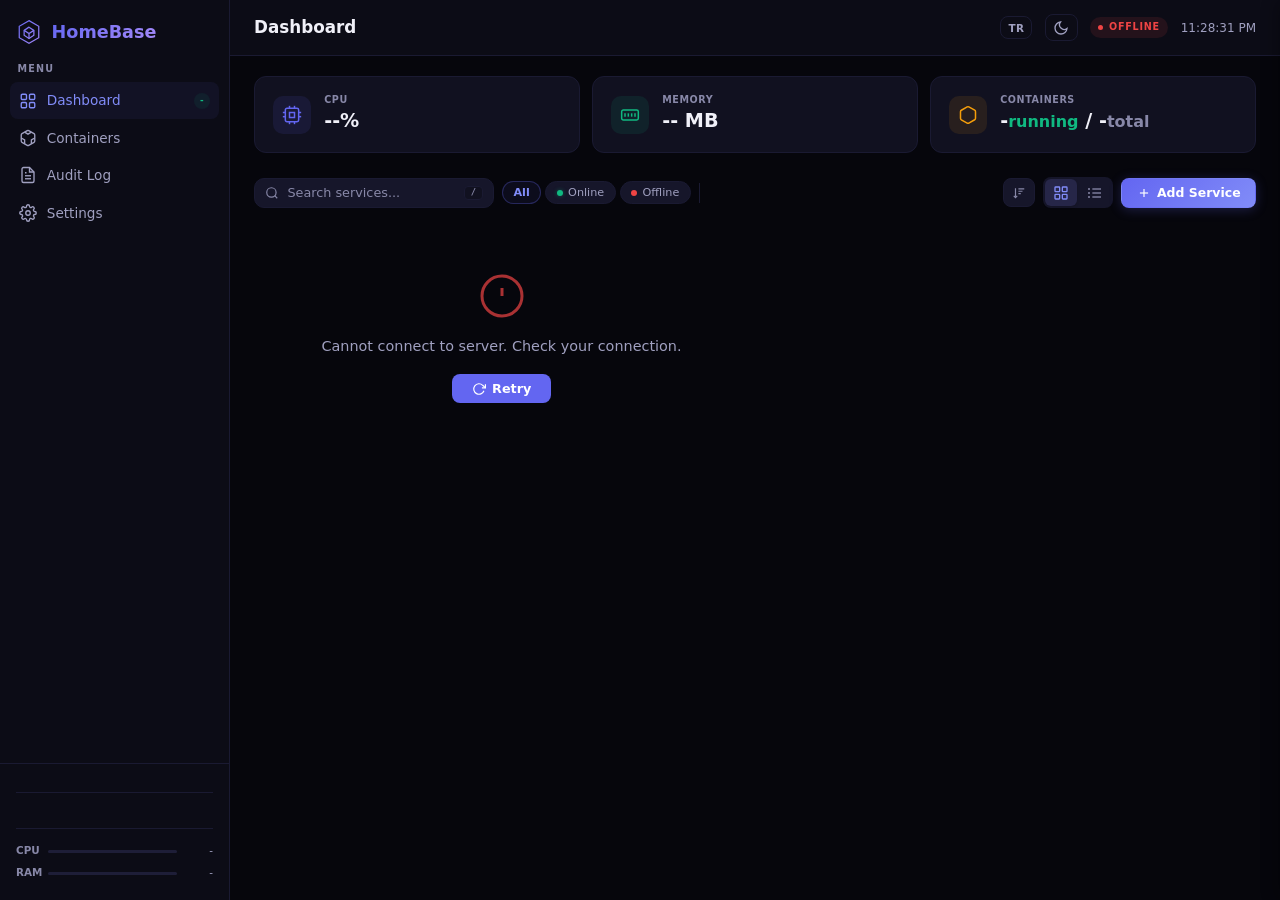
==== commit ba66dbc9: "added dashboard filter system" ====
--- a/src/HomeBase.API/wwwroot/index.html
+++ b/src/HomeBase.API/wwwroot/index.html
@@ -5,7 +5,7 @@
     <meta name="viewport" content="width=device-width, initial-scale=1.0">
     <title>HomeBase</title>
     <link rel="icon" href="data:image/svg+xml,<svg xmlns='http://www.w3.org/2000/svg' viewBox='0 0 32 32' fill='none'><defs><linearGradient id='g' x1='0' y1='0' x2='32' y2='32' gradientUnits='userSpaceOnUse'><stop stop-color='%236366f1'/><stop offset='1' stop-color='%23a78bfa'/></linearGradient></defs><path d='M16 2L28 9v14l-12 7L4 23V9l12-7z' stroke='url(%23g)' stroke-width='1.5' fill='none'/><path d='M16 10l-6 4v6l6 4 6-4v-6l-6-4z' stroke='url(%23g)' stroke-width='1.5' fill='none'/><path d='M10 14l6 4 6-4M16 18v6' stroke='url(%23g)' stroke-width='1.5'/></svg>">
-    <link rel="stylesheet" href="style.css?v=14">
+    <link rel="stylesheet" href="style.css?v=15">
 </head>
 <body>
     <div class="app">
@@ -90,24 +90,55 @@
                     </div>
                 </div>
 
-                <div class="section-bar">
-                    <h2 data-i18n="section.services">Services</h2>
-                    <div class="search-box">
-                        <svg width="14" height="14" viewBox="0 0 24 24" fill="none" stroke="currentColor" stroke-width="2"><circle cx="11" cy="11" r="8"/><line x1="21" y1="21" x2="16.65" y2="16.65"/></svg>
-                        <input type="text" id="searchInput" data-i18n-placeholder="search.placeholder" placeholder="Search services..." autocomplete="off">
-                    </div>
-
-                    <button class="section-btn primary" onclick="openOnboardingWizard()" title="Add Service (N)">
-                        <svg width="14" height="14" viewBox="0 0 24 24" fill="none" stroke="currentColor" stroke-width="2"><line x1="12" y1="5" x2="12" y2="19"/><line x1="5" y1="12" x2="19" y2="12"/></svg>
-                        <span data-i18n="misc.addService">Add Service</span>
-                    </button>
-                    <div class="view-toggle" id="viewToggle">
-                        <button class="vt-btn active" data-mode="grid" title="Card View">
-                            <svg width="16" height="16" viewBox="0 0 24 24" fill="none" stroke="currentColor" stroke-width="2"><rect x="3" y="3" width="7" height="7" rx="1"/><rect x="14" y="3" width="7" height="7" rx="1"/><rect x="3" y="14" width="7" height="7" rx="1"/><rect x="14" y="14" width="7" height="7" rx="1"/></svg>
-                        </button>
-                        <button class="vt-btn" data-mode="list" title="List View">
-                            <svg width="16" height="16" viewBox="0 0 24 24" fill="none" stroke="currentColor" stroke-width="2"><line x1="8" y1="6" x2="21" y2="6"/><line x1="8" y1="12" x2="21" y2="12"/><line x1="8" y1="18" x2="21" y2="18"/><line x1="3" y1="6" x2="3.01" y2="6" stroke-width="3" stroke-linecap="round"/><line x1="3" y1="12" x2="3.01" y2="12" stroke-width="3" stroke-linecap="round"/><line x1="3" y1="18" x2="3.01" y2="18" stroke-width="3" stroke-linecap="round"/></svg>
-                        </button>
+                <div class="toolbar-wrap">
+                    <div class="toolbar-row">
+                        <div class="toolbar-left">
+                            <div class="search-box enhanced" id="searchBox">
+                                <svg class="search-icon" width="14" height="14" viewBox="0 0 24 24" fill="none" stroke="currentColor" stroke-width="2"><circle cx="11" cy="11" r="8"/><line x1="21" y1="21" x2="16.65" y2="16.65"/></svg>
+                                <input type="text" id="searchInput" data-i18n-placeholder="search.placeholder" placeholder="Search services..." autocomplete="off">
+                                <span class="search-count" id="searchCount"></span>
+                                <button class="search-clear" id="searchClear" style="display:none" title="Clear">
+                                    <svg width="12" height="12" viewBox="0 0 24 24" fill="none" stroke="currentColor" stroke-width="2.5"><line x1="18" y1="6" x2="6" y2="18"/><line x1="6" y1="6" x2="18" y2="18"/></svg>
+                                </button>
+                                <span class="search-kbd">/</span>
+                            </div>
+                            <div class="filter-pills" id="statusFilters">
+                                <button class="filter-pill active" data-status="all" data-i18n="filter.all">All</button>
+                                <button class="filter-pill" data-status="online">
+                                    <span class="filter-dot online"></span><span data-i18n="filter.online">Online</span>
+                                </button>
+                                <button class="filter-pill" data-status="offline">
+                                    <span class="filter-dot offline"></span><span data-i18n="filter.offline">Offline</span>
+                                </button>
+                            </div>
+                            <div class="filter-sep"></div>
+                            <div class="filter-pills" id="categoryFilters"></div>
+                        </div>
+                        <div class="toolbar-right">
+                            <div class="sort-dropdown" id="sortDropdown">
+                                <button class="sort-btn" id="sortBtn" title="Sort">
+                                    <svg width="14" height="14" viewBox="0 0 24 24" fill="none" stroke="currentColor" stroke-width="2"><path d="M11 5h10M11 9h7M11 13h4"/><path d="M3 17l3 3 3-3M6 18V4"/></svg>
+                                </button>
+                                <div class="sort-menu" id="sortMenu">
+                                    <button class="sort-option active" data-sort="name" data-i18n="filter.sortName">Name</button>
+                                    <button class="sort-option" data-sort="status" data-i18n="filter.sortStatus">Status</button>
+                                    <button class="sort-option" data-sort="cpu" data-i18n="filter.sortCpu">CPU Usage</button>
+                                    <button class="sort-option" data-sort="mem" data-i18n="filter.sortMem">Memory</button>
+                                </div>
+                            </div>
+                            <div class="view-toggle" id="viewToggle">
+                                <button class="vt-btn active" data-mode="grid" title="Card View">
+                                    <svg width="16" height="16" viewBox="0 0 24 24" fill="none" stroke="currentColor" stroke-width="2"><rect x="3" y="3" width="7" height="7" rx="1"/><rect x="14" y="3" width="7" height="7" rx="1"/><rect x="3" y="14" width="7" height="7" rx="1"/><rect x="14" y="14" width="7" height="7" rx="1"/></svg>
+                                </button>
+                                <button class="vt-btn" data-mode="list" title="List View">
+                                    <svg width="16" height="16" viewBox="0 0 24 24" fill="none" stroke="currentColor" stroke-width="2"><line x1="8" y1="6" x2="21" y2="6"/><line x1="8" y1="12" x2="21" y2="12"/><line x1="8" y1="18" x2="21" y2="18"/><line x1="3" y1="6" x2="3.01" y2="6" stroke-width="3" stroke-linecap="round"/><line x1="3" y1="12" x2="3.01" y2="12" stroke-width="3" stroke-linecap="round"/><line x1="3" y1="18" x2="3.01" y2="18" stroke-width="3" stroke-linecap="round"/></svg>
+                                </button>
+                            </div>
+                            <button class="section-btn primary" onclick="openOnboardingWizard()" title="Add Service (N)">
+                                <svg width="14" height="14" viewBox="0 0 24 24" fill="none" stroke="currentColor" stroke-width="2"><line x1="12" y1="5" x2="12" y2="19"/><line x1="5" y1="12" x2="19" y2="12"/></svg>
+                                <span data-i18n="misc.addService">Add Service</span>
+                            </button>
+                        </div>
                     </div>
                 </div>
                 <div id="servicesGrid" class="svc-grid"></div>
@@ -220,16 +251,16 @@
 
     <div id="modalRoot"></div>
     <script src="lib/signalr.min.js"></script>
-    <script src="utils.js?v=14"></script>
-    <script src="i18n.js?v=14"></script>
-    <script src="ui.js?v=14"></script>
-    <script src="state.js?v=14"></script>
-    <script src="render.js?v=14"></script>
-    <script src="containers.js?v=14"></script>
-    <script src="settings.js?v=14"></script>
-    <script src="wizard.js?v=14"></script>
-    <script src="editor.js?v=14"></script>
-    <script src="audit.js?v=14"></script>
-    <script src="app.js?v=14"></script>
+    <script src="utils.js?v=15"></script>
+    <script src="i18n.js?v=15"></script>
+    <script src="ui.js?v=15"></script>
+    <script src="state.js?v=15"></script>
+    <script src="render.js?v=15"></script>
+    <script src="containers.js?v=15"></script>
+    <script src="settings.js?v=15"></script>
+    <script src="wizard.js?v=15"></script>
+    <script src="editor.js?v=15"></script>
+    <script src="audit.js?v=15"></script>
+    <script src="app.js?v=15"></script>
 </body>
 </html>
--- a/src/HomeBase.API/wwwroot/style.css
+++ b/src/HomeBase.API/wwwroot/style.css
@@ -107,11 +107,26 @@
 .section-bar{display:flex;align-items:center;justify-content:space-between;margin-bottom:1rem;gap:.75rem}
 .section-bar h2{font-size:.95rem;font-weight:600;color:var(--text-d)}
 
+/* ═══ Dashboard Toolbar ═══ */
+.toolbar-wrap{margin-bottom:1rem}
+.toolbar-row{display:flex;align-items:center;justify-content:space-between;gap:.75rem}
+.toolbar-left{display:flex;align-items:center;gap:.5rem;flex:1;min-width:0;overflow-x:auto;scrollbar-width:none;-ms-overflow-style:none}
+.toolbar-left::-webkit-scrollbar{display:none}
+.toolbar-right{display:flex;align-items:center;gap:.5rem;flex-shrink:0}
+
 /* ═══ View Toggle ═══ */
-.search-box{display:flex;align-items:center;gap:.4rem;background:var(--bg-3);border:1px solid var(--border);border-radius:var(--rs);padding:.35rem .6rem;color:var(--text-m);transition:border-color .15s;flex:1;max-width:280px;margin:0 .75rem}
-.search-box:focus-within{border-color:var(--accent)}
+.search-box{display:flex;align-items:center;gap:.4rem;background:var(--bg-3);border:1px solid var(--border);border-radius:var(--rs);padding:.35rem .6rem;color:var(--text-m);transition:all .25s;flex:1;max-width:280px;margin:0 .75rem}
+.search-box:focus-within{border-color:var(--accent);background:var(--bg-4);box-shadow:0 0 0 3px rgba(99,102,241,.1)}
 .search-box input{background:none;border:none;outline:none;color:var(--text);font-size:.8rem;width:100%;font-family:inherit}
 .search-box input::placeholder{color:var(--text-m)}
+.search-box.enhanced{flex:0 0 auto;width:240px;max-width:240px;padding:.4rem .65rem;border-radius:10px;gap:.5rem;margin:0}
+.search-box.enhanced .search-icon{flex-shrink:0;transition:color .15s}
+.search-box.enhanced:focus-within .search-icon{color:var(--accent)}
+.search-count{font-size:.6rem;font-weight:700;color:var(--text-m);flex-shrink:0;font-variant-numeric:tabular-nums;min-width:0;transition:opacity .15s}
+.search-clear{background:none;border:none;color:var(--text-m);cursor:pointer;padding:2px;border-radius:4px;display:flex;align-items:center;justify-content:center;transition:all .15s;flex-shrink:0}
+.search-clear:hover{color:var(--text);background:var(--bg-5)}
+.search-kbd{font-size:.55rem;font-weight:600;color:var(--text-m);background:var(--bg-2);border:1px solid var(--border);border-radius:4px;padding:.1rem .35rem;font-family:'Consolas',monospace;flex-shrink:0;line-height:1;transition:opacity .15s}
+.search-box:focus-within .search-kbd{opacity:0;width:0;padding:0;margin:0;border:none;overflow:hidden}
 .view-toggle{display:flex;background:var(--bg-3);border-radius:var(--rs);padding:2px;gap:2px}
 .vt-btn{background:none;border:none;color:var(--text-m);cursor:pointer;padding:.35rem .5rem;border-radius:6px;display:flex;align-items:center;justify-content:center;transition:all .15s}
 .vt-btn:hover{color:var(--text-d)}
@@ -142,6 +157,28 @@
 .chart-expanded-body svg{display:block;width:100%;height:100%}
 .chart-tooltip{position:absolute;background:var(--bg-3);border:1px solid var(--border);border-radius:6px;padding:.3rem .6rem;font-size:.75rem;font-weight:600;color:var(--text);pointer-events:none;white-space:nowrap;z-index:10;transform:translate(-50%,-100%);margin-top:-8px}
 
+/* ═══ Filter Pills ═══ */
+.filter-pills{display:flex;gap:.25rem;flex-shrink:0}
+.filter-pill{display:inline-flex;align-items:center;gap:.35rem;background:var(--bg-3);border:1px solid var(--border);border-radius:20px;padding:.25rem .65rem;font-size:.7rem;font-weight:500;color:var(--text-d);cursor:pointer;transition:all .2s;font-family:inherit;white-space:nowrap}
+.filter-pill:hover{background:var(--bg-4);color:var(--text);border-color:var(--border-l)}
+.filter-pill.active{background:var(--accent-bg);color:var(--accent-l);border-color:rgba(99,102,241,.3);font-weight:600}
+.filter-pill .filter-dot{width:6px;height:6px;border-radius:50%;flex-shrink:0}
+.filter-dot.online{background:var(--green);box-shadow:0 0 4px rgba(16,185,129,.4)}
+.filter-dot.offline{background:var(--red)}
+.filter-pill .filter-count{font-size:.55rem;font-weight:700;background:var(--bg-4);color:var(--text-m);padding:.05rem .3rem;border-radius:8px;min-width:16px;text-align:center;font-variant-numeric:tabular-nums}
+.filter-pill.active .filter-count{background:rgba(99,102,241,.15);color:var(--accent-l)}
+.filter-sep{width:1px;height:20px;background:var(--border);flex-shrink:0}
+
+/* ═══ Sort Dropdown ═══ */
+.sort-dropdown{position:relative}
+.sort-btn{background:var(--bg-3);border:1px solid var(--border);border-radius:var(--rs);padding:.4rem .5rem;cursor:pointer;color:var(--text-m);display:flex;align-items:center;justify-content:center;transition:all .15s}
+.sort-btn:hover{background:var(--bg-4);color:var(--text);border-color:var(--border-l)}
+.sort-menu{position:absolute;top:calc(100% + 4px);right:0;background:var(--bg-2);border:1px solid var(--border);border-radius:var(--rs);padding:4px;min-width:140px;box-shadow:0 8px 24px rgba(0,0,0,.2);z-index:50;display:none;animation:fadeIn .15s ease}
+.sort-menu.open{display:block}
+.sort-option{display:block;width:100%;text-align:left;background:none;border:none;padding:.4rem .6rem;font-size:.75rem;font-weight:500;color:var(--text-d);cursor:pointer;border-radius:6px;transition:all .1s;font-family:inherit}
+.sort-option:hover{background:var(--bg-4);color:var(--text)}
+.sort-option.active{background:var(--accent-bg);color:var(--accent-l);font-weight:600}
+
 /* ═══ Services Grid ═══ */
 .svc-grid{display:grid;grid-template-columns:repeat(auto-fill,minmax(330px,1fr));gap:.75rem;transition:all .3s}
 .svc-grid.list-mode{grid-template-columns:1fr}
@@ -152,9 +189,9 @@
 .svc-card.stopped{filter:grayscale(.3) brightness(.7);transition:all var(--transition)}
 .svc-card.stopped:hover{filter:grayscale(.1) brightness(.9)}
 .svc-accent{height:3px}
-.svc-body{padding:1.1rem 1.25rem;display:flex;align-items:flex-start;gap:.85rem;text-decoration:none;color:inherit;cursor:pointer}
+.svc-body{padding:1.1rem 1.25rem;display:flex;align-items:flex-start;gap:.85rem;text-decoration:none;color:inherit;cursor:pointer;flex:1}
 .svc-logo{width:42px;height:42px;border-radius:10px;object-fit:contain;flex-shrink:0;background:var(--bg-3);padding:5px}
-.svc-info{flex:1;min-width:0}
+.svc-info{flex:1;min-width:0;display:flex;flex-direction:column}
 .svc-head{display:flex;align-items:center;justify-content:space-between;margin-bottom:.2rem}
 .svc-name{font-size:.95rem;font-weight:600;white-space:nowrap;overflow:hidden;text-overflow:ellipsis}
 .badge{display:inline-flex;align-items:center;gap:.3rem;font-size:.55rem;font-weight:700;text-transform:uppercase;letter-spacing:.06em;padding:.15rem .45rem;border-radius:20px}
@@ -162,8 +199,8 @@
 .badge.down{background:var(--red-bg);color:var(--red)}
 .badge.exited{background:var(--yellow-bg);color:var(--yellow)}
 .badge-dot{width:4px;height:4px;border-radius:50%;background:currentColor}
-.svc-desc{font-size:.75rem;color:var(--text-m);line-height:1.4;margin-bottom:.6rem;display:-webkit-box;-webkit-line-clamp:2;-webkit-box-orient:vertical;overflow:hidden}
-.svc-metrics{display:flex;gap:1rem;padding-top:.6rem;border-top:1px solid var(--border)}
+.svc-desc{font-size:.75rem;color:var(--text-m);line-height:1.4;margin-bottom:.6rem;display:-webkit-box;-webkit-line-clamp:2;-webkit-box-orient:vertical;overflow:hidden;flex:1}
+.svc-metrics{display:flex;gap:1rem;padding-top:.6rem;border-top:1px solid var(--border);margin-top:auto}
 .metric{display:flex;flex-direction:column;gap:1px}
 .metric-lbl{font-size:.55rem;font-weight:700;text-transform:uppercase;letter-spacing:.07em;color:var(--text-m)}
 .metric-val{font-size:.8rem;font-weight:600;font-variant-numeric:tabular-nums;display:flex;align-items:center;gap:.35rem}
@@ -200,24 +237,33 @@
 .toggle.on::after{transform:translateX(14px)}
 
 /* ─ Card footer action buttons (single source) ─ */
-.svc-foot-actions{display:flex;gap:4px;opacity:0;transition:opacity .15s}
-.svc-card:hover .svc-foot-actions{opacity:1}
-.svc-grid.list-mode .svc-foot-actions{opacity:1}
+.svc-foot-actions{display:flex;gap:4px}
 .svc-action-btn{width:28px;height:28px;border-radius:6px;border:1px solid var(--border);background:var(--bg-2);color:var(--text-m);cursor:pointer;display:flex;align-items:center;justify-content:center;transition:all .15s}
 .svc-action-btn:hover{background:var(--bg-4);color:var(--text);border-color:var(--border-l)}
 .svc-action-btn.danger:hover{background:var(--red-bg);color:var(--red);border-color:var(--red)}
 
 /* ─ List Mode Overrides ─ */
+.svc-grid.list-mode{gap:.45rem}
 .svc-grid.list-mode .svc-card{flex-direction:row;align-items:center}
 .svc-grid.list-mode .svc-accent{width:3px;height:auto;min-height:100%;align-self:stretch}
-.svc-grid.list-mode .svc-body{flex:1;padding:.7rem 1rem;align-items:center}
-.svc-grid.list-mode .svc-logo{width:34px;height:34px;padding:4px}
-.svc-grid.list-mode .svc-info{display:flex;align-items:center;gap:1rem}
+.svc-grid.list-mode .svc-body{flex:1;padding:.45rem .9rem;align-items:center;gap:.7rem}
+.svc-grid.list-mode .svc-logo{width:28px;height:28px;padding:3px;border-radius:6px}
+.svc-grid.list-mode .svc-info{display:flex;flex-direction:row;align-items:center;gap:1.1rem;width:100%}
 .svc-grid.list-mode .svc-head{margin-bottom:0;flex-shrink:0;min-width:160px}
+.svc-grid.list-mode .svc-name{font-size:.88rem}
 .svc-grid.list-mode .svc-desc{display:none}
-.svc-grid.list-mode .svc-metrics{border-top:none;padding-top:0;flex:1}
-.svc-grid.list-mode .svc-foot{border-top:none;border-left:1px solid var(--border);padding:.7rem 1rem;background:transparent;flex-shrink:0}
-.svc-grid.list-mode .svc-foot{gap:.5rem;align-items:center}
+.svc-grid.list-mode .svc-metrics{border-top:none;padding-top:0;margin-top:0;flex:1;gap:1rem}
+.svc-grid.list-mode .metric{flex-direction:row;align-items:center;gap:.35rem}
+.svc-grid.list-mode .metric-lbl{font-size:.58rem}
+.svc-grid.list-mode .metric-val{font-size:.8rem}
+.svc-grid.list-mode .bar{width:40px}
+.svc-grid.list-mode .svc-foot{border-top:none;border-left:1px solid var(--border);padding:.45rem .9rem;background:transparent;flex-shrink:0;gap:.5rem;align-items:center}
+.svc-grid.list-mode .svc-action-btn{width:26px;height:26px;border-radius:5px}
+.svc-grid.list-mode .svc-action-btn svg{width:13px;height:13px}
+.svc-grid.list-mode .toggle{width:30px;height:17px;border-radius:9px}
+.svc-grid.list-mode .toggle::after{width:13px;height:13px}
+.svc-grid.list-mode .toggle.on::after{transform:translateX(13px)}
+.svc-grid.list-mode .toggle-lbl{font-size:.63rem}
 
 /* ═══ Containers Table ═══ */
 .tbl-wrap{background:var(--bg-2);border:1px solid var(--border);border-radius:var(--r);overflow-x:auto}
@@ -377,6 +423,12 @@
     .audit-mobile .tbl td::before{content:attr(data-label);font-size:.6rem;font-weight:700;text-transform:uppercase;color:var(--text-m);display:block;margin-bottom:.1rem}
     .section-bar{flex-wrap:wrap}
     .search-box{max-width:100%;margin:0;order:10;flex-basis:100%}
+    .toolbar-row{flex-wrap:wrap}
+    .toolbar-left{flex-wrap:wrap;overflow:visible}
+    .search-box.enhanced{width:100%;max-width:100%;flex:1 1 100%}
+    .filter-pills{flex-wrap:wrap}
+    .filter-sep{display:none}
+    .sort-menu{right:auto;left:0}
     .ctr-detail-grid{grid-template-columns:1fr}
     .settings-search{max-width:100%}
 }
@@ -856,3 +908,25 @@
 .deploy-final-card{background:var(--red-bg);border:1px solid rgba(239,68,68,.2);border-radius:var(--rs);padding:.7rem;margin-top:.5rem}
 .deploy-final-card-title{font-size:.78rem;font-weight:700;color:var(--red);margin-bottom:.3rem}
 .deploy-final-card-body{font-size:.75rem;color:var(--text-d);line-height:1.4}
+
+/* ═══ AI Configuration Panel ═══ */
+.ai-cfg{background:var(--bg-2);border:1px solid var(--border);border-radius:var(--r);overflow:hidden;margin-bottom:.75rem}
+.ai-cfg-table{width:100%;border-collapse:collapse}
+.ai-cfg-table tr{border-bottom:1px solid var(--border)}
+.ai-cfg-table tr:last-child{border-bottom:none}
+.ai-cfg-table td{padding:.55rem .8rem;vertical-align:middle}
+.ai-cfg-lbl{font-size:.72rem;font-weight:600;color:var(--text-d);white-space:nowrap;width:100px}
+.ai-cfg-select,.ai-cfg-input{width:100%;background:var(--bg-3);border:1px solid var(--border);border-radius:6px;padding:.35rem .6rem;font-size:.78rem;color:var(--text);font-family:inherit;outline:none;transition:border-color .15s}
+.ai-cfg-select:focus,.ai-cfg-input:focus{border-color:var(--accent)}
+.ai-cfg-input::placeholder{color:var(--text-m)}
+.ai-cfg-switch{position:relative;display:inline-block;width:36px;height:20px;cursor:pointer}
+.ai-cfg-switch input{opacity:0;width:0;height:0}
+.ai-cfg-slider{position:absolute;inset:0;background:var(--bg-4);border-radius:10px;transition:background .2s}
+.ai-cfg-slider::after{content:'';position:absolute;top:2px;left:2px;width:16px;height:16px;border-radius:50%;background:#fff;transition:transform .2s}
+.ai-cfg-switch input:checked+.ai-cfg-slider{background:var(--green)}
+.ai-cfg-switch input:checked+.ai-cfg-slider::after{transform:translateX(16px)}
+.ai-cfg-footer{display:flex;align-items:center;justify-content:space-between;padding:.5rem .8rem;background:var(--bg-3);border-top:1px solid var(--border)}
+.ai-cfg-status{font-size:.72rem;font-weight:600}
+.ai-cfg-save{display:inline-flex;align-items:center;gap:.35rem;background:var(--accent);color:#fff;border:none;border-radius:6px;padding:.35rem .75rem;font-size:.72rem;font-weight:600;cursor:pointer;transition:all .15s;font-family:inherit}
+.ai-cfg-save:hover{background:var(--accent-l)}
+.ai-cfg-save:disabled{opacity:.5;pointer-events:none}
